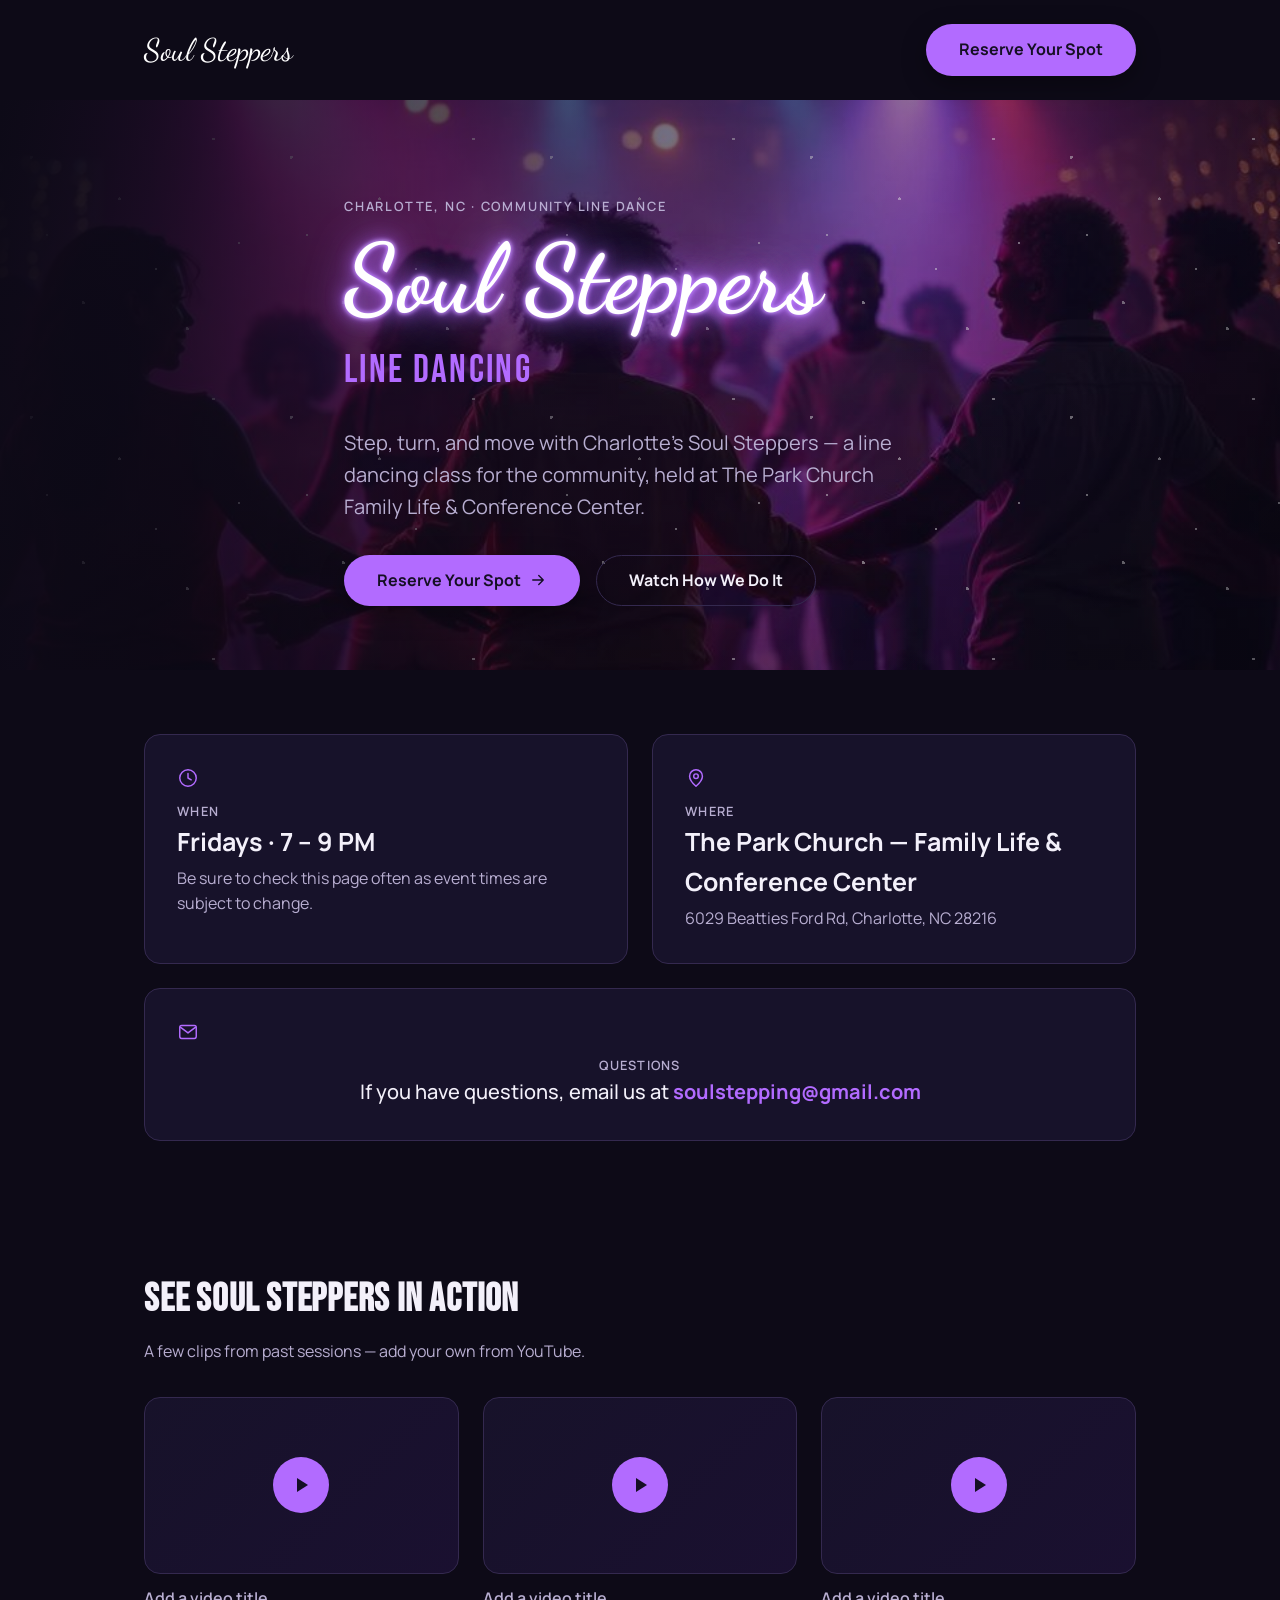
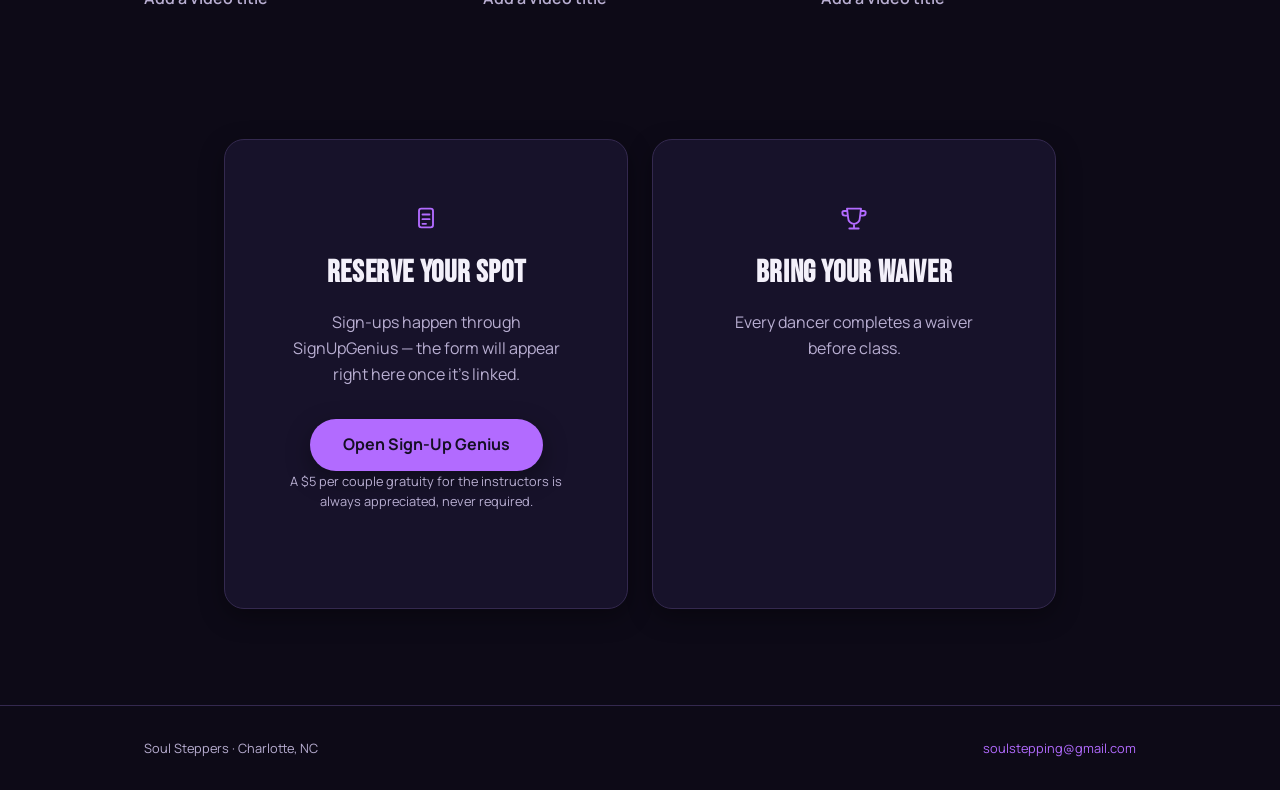
==== index.html @ 280e993a "Add standalone Soul Steppers landing page Static single-file HTML/CSS build of the Cosmic Neon desig" ====
<!doctype html>
<html lang="en">
<head>
<meta charset="utf-8">
<meta name="viewport" content="width=device-width, initial-scale=1">
<title>Soul Steppers | Line Dancing in Charlotte, NC</title>
<meta name="description" content="Soul Steppers — a community line dancing class in Charlotte, NC. Fridays, 7–9 PM at The Park Church Family Life & Conference Center.">
<link rel="stylesheet" href="https://fonts.googleapis.com/css2?family=Dancing+Script:wght@700&family=Bebas+Neue&family=Manrope:wght@400;500;600;700&display=swap">
<style>
  :root{
    --bg:#0d0a17; --bg2:#1a1030; --ink:#f3f0fa; --ink-muted:#b8aed1;
    --surface:#17122a; --border:#34294f; --on-accent:#150f24;
    --accent:#b26bff; --accent-alt:#ff6bd8;
    --glow-shadow:0 0 6px var(--accent), 0 0 18px var(--accent), 0 0 42px var(--accent), 0 0 4px #fff;
    --font-script:'Dancing Script',cursive; --font-display:'Bebas Neue',sans-serif; --font-body:'Manrope',system-ui,sans-serif;
    --step--1:0.8rem; --step-0:1rem; --step-1:1.25rem; --step-2:1.563rem; --step-3:1.953rem; --step-4:2.441rem; --step-5:3.052rem; --step-6:3.815rem;
    --sp-1:4px; --sp-2:8px; --sp-3:12px; --sp-4:16px; --sp-5:24px; --sp-6:32px; --sp-7:48px; --sp-8:64px; --sp-9:96px;
  }
  *{box-sizing:border-box;}
  html,body{margin:0;padding:0;}
  body{background:var(--bg);color:var(--ink);font-family:var(--font-body);font-size:var(--step-0);line-height:1.6;-webkit-font-smoothing:antialiased;}
  img,svg{display:block;}
  a{color:var(--accent);text-decoration:none;overflow-wrap:anywhere;}
  a:hover{color:var(--accent-alt);}
  .wrap{max-width:1120px;margin:0 auto;padding:0 clamp(20px,5vw,64px);}

  .nav{padding:var(--sp-5) 0;position:relative;z-index:2;}
  .nav-inner{display:flex;align-items:center;justify-content:space-between;gap:var(--sp-4);flex-wrap:wrap;}
  .nav-wordmark{font-family:var(--font-script);font-size:var(--step-3);color:#fff;}

  .btn{display:inline-flex;align-items:center;gap:var(--sp-2);padding:var(--sp-3) var(--sp-6);border-radius:999px;font-weight:700;font-size:var(--step-0);border:1px solid transparent;cursor:pointer;transition:transform .15s ease,background .15s ease,color .15s ease;white-space:nowrap;}
  .btn-primary{background:var(--accent);color:var(--on-accent);box-shadow:0 8px 24px rgba(0,0,0,.35);}
  .btn-primary:hover{background:var(--accent-alt);transform:translateY(-1px);}
  .btn-ghost{background:transparent;color:var(--ink);border-color:var(--border);}
  .btn-ghost:hover{border-color:var(--accent);color:var(--accent);}

  .hero{position:relative;overflow:hidden;padding:var(--sp-9) 0 var(--sp-8);background:radial-gradient(ellipse 900px 600px at 50% 0%,#3a1f5c 0%,#1a1030 45%,#0d0a17 100%);}
  .hero::before{content:"";position:absolute;inset:0;z-index:1;background-image:radial-gradient(1.5px 1.5px at 12% 22%,#fff 99%,transparent),radial-gradient(1.5px 1.5px at 82% 15%,#fff 99%,transparent),radial-gradient(1px 1px at 60% 65%,#fff 99%,transparent),radial-gradient(1.5px 1.5px at 32% 78%,#fff 99%,transparent),radial-gradient(1px 1px at 92% 55%,#fff 99%,transparent),radial-gradient(1.5px 1.5px at 46% 38%,#fff 99%,transparent),radial-gradient(1px 1px at 18% 52%,#fff 99%,transparent),radial-gradient(1.5px 1.5px at 72% 88%,#fff 99%,transparent);background-repeat:repeat;background-size:260px 260px;opacity:.5;pointer-events:none;}
  .hero-photo{position:absolute;inset:0;background-image:url("cosmic-neon.jpg");background-size:cover;background-position:center 32%;opacity:.62;z-index:0;}
  .hero-scrim{position:absolute;inset:0;z-index:2;background:linear-gradient(100deg,var(--bg) 0%,rgba(13,10,23,.55) 32%,rgba(13,10,23,.15) 68%,rgba(13,10,23,.4) 100%);pointer-events:none;}
  .hero-inner{position:relative;z-index:3;max-width:720px;}
  .eyebrow{text-transform:uppercase;letter-spacing:.14em;font-size:var(--step--1);color:var(--ink-muted);margin:0 0 var(--sp-4);font-weight:600;}
  .hero-title{font-family:var(--font-script);font-size:clamp(3.25rem,11vw,6rem);color:#fff;margin:0;line-height:1;text-shadow:var(--glow-shadow,none);}
  .hero-sub{font-family:var(--font-display);font-size:clamp(1.5rem,5vw,var(--step-4));letter-spacing:.06em;margin:var(--sp-3) 0 var(--sp-5);color:var(--accent);}
  .hero-desc{font-size:var(--step-1);color:var(--ink-muted);max-width:50ch;margin:0 0 var(--sp-6);}
  .hero-actions{display:flex;gap:var(--sp-4);flex-wrap:wrap;}

  .details{padding:var(--sp-8) 0;}
  .details-grid{display:grid;grid-template-columns:repeat(auto-fit,minmax(240px,1fr));gap:var(--sp-5);}
  .detail-card{background:var(--surface);border:1px solid var(--border);border-radius:16px;padding:var(--sp-6);}
  .detail-icon{color:var(--accent);margin-bottom:var(--sp-3);}
  .detail-label{text-transform:uppercase;letter-spacing:.1em;font-size:var(--step--1);color:var(--ink-muted);margin:0 0 var(--sp-2);font-weight:600;}
  .detail-card h3{font-family:var(--font-body);font-size:var(--step-2);font-weight:700;margin:0;}
  .detail-card p{margin:var(--sp-1) 0 0;color:var(--ink-muted);}
  .contact-card{margin-top:var(--sp-5);text-align:center;}
  .contact-card h3{font-family:var(--font-body);font-size:var(--step-1);font-weight:500;color:var(--ink);}
  .contact-card h3 a{white-space:nowrap;color:var(--accent);font-weight:700;}

  .videos{padding:var(--sp-8) 0;}
  .videos h2{font-family:var(--font-display);font-size:var(--step-4);margin:0 0 var(--sp-2);letter-spacing:.02em;}
  .videos-sub{color:var(--ink-muted);margin:0 0 var(--sp-6);}
  .video-grid{display:grid;grid-template-columns:repeat(auto-fit,minmax(260px,1fr));gap:var(--sp-5);}
  .video-thumb{aspect-ratio:16/9;border-radius:16px;background:linear-gradient(135deg,var(--surface),var(--bg2));display:flex;align-items:center;justify-content:center;border:1px solid var(--border);}
  .play-btn{width:56px;height:56px;border-radius:50%;background:var(--accent);display:flex;align-items:center;justify-content:center;color:var(--on-accent);}
  .video-title{margin:var(--sp-3) 0 0;font-weight:600;color:var(--ink-muted);}

  .signup{padding:var(--sp-8) 0 var(--sp-9);}
  .cta-grid{display:grid;grid-template-columns:repeat(auto-fit,minmax(280px,1fr));gap:var(--sp-5);max-width:960px;margin:0 auto;align-items:stretch;}
  .signup-card{background:var(--surface);border:1px solid var(--border);border-radius:20px;padding:var(--sp-8);text-align:center;box-shadow:0 8px 24px rgba(0,0,0,.35);display:flex;flex-direction:column;align-items:center;}
  .signup-card .detail-icon{margin:0 auto var(--sp-4);}
  .signup-card h2{font-family:var(--font-display);font-size:var(--step-3);margin:0 0 var(--sp-3);letter-spacing:.02em;}
  .signup-card p{color:var(--ink-muted);margin:0 0 var(--sp-6);}
  .gratuity-note{font-size:var(--step--1);color:var(--ink-muted);margin:var(--sp-4) 0 0;}

  footer{border-top:1px solid var(--border);padding:var(--sp-6) 0;}
  .footer-inner{display:flex;justify-content:space-between;flex-wrap:wrap;gap:var(--sp-3);font-size:var(--step--1);color:var(--ink-muted);}
  .footer-inner>*{min-width:0;}

  @media (max-width:640px){
    .hero{padding:var(--sp-8) 0 var(--sp-6);}
    .hero-actions{flex-direction:column;align-items:stretch;}
    .signup-card{padding:var(--sp-6);}
  }
</style>
</head>
<body>
<div>

  <header class="nav">
    <div class="wrap nav-inner">
      <span class="nav-wordmark">Soul Steppers</span>
      <a class="btn btn-primary" href="#add-your-signupgenius-link">Reserve Your Spot</a>
    </div>
  </header>

  <section class="hero">
    <div class="hero-photo" aria-hidden="true"></div>
    <div class="hero-scrim" aria-hidden="true"></div>
    <div class="wrap hero-inner">
      <p class="eyebrow">Charlotte, NC · Community Line Dance</p>
      <h1 class="hero-title">Soul Steppers</h1>
      <p class="hero-sub">LINE DANCING</p>
      <p class="hero-desc">Step, turn, and move with Charlotte's Soul Steppers — a line dancing class for the community, held at The Park Church Family Life &amp; Conference Center.</p>
      <div class="hero-actions">
        <a class="btn btn-primary" href="#add-your-signupgenius-link">
          Reserve Your Spot
          <svg width="18" height="18" viewBox="0 0 24 24" fill="none" stroke="currentColor" stroke-width="1.8" stroke-linecap="round" stroke-linejoin="round"><path d="M5 12h14M13 6l6 6-6 6"></path></svg>
        </a>
        <a class="btn btn-ghost" href="#videos">Watch How We Do It</a>
      </div>
    </div>
  </section>

  <section class="details">
    <div class="wrap details-grid">
      <div class="detail-card">
        <div class="detail-icon"><svg width="22" height="22" viewBox="0 0 24 24" fill="none" stroke="currentColor" stroke-width="1.6" stroke-linecap="round" stroke-linejoin="round"><circle cx="12" cy="12" r="9"></circle><path d="M12 7v5l3.5 2"></path></svg></div>
        <p class="detail-label">When</p>
        <h3>Fridays · 7 – 9 PM</h3>
        <p>Be sure to check this page often as event times are subject to change.</p>
      </div>
      <div class="detail-card">
        <div class="detail-icon"><svg width="22" height="22" viewBox="0 0 24 24" fill="none" stroke="currentColor" stroke-width="1.6" stroke-linecap="round" stroke-linejoin="round"><path d="M12 21s-7-6.2-7-11a7 7 0 0 1 14 0c0 4.8-7 11-7 11Z"></path><circle cx="12" cy="10" r="2.5"></circle></svg></div>
        <p class="detail-label">Where</p>
        <h3>The Park Church — Family Life &amp; Conference Center</h3>
        <p>6029 Beatties Ford Rd, Charlotte, NC 28216</p>
      </div>
    </div>
    <div class="wrap">
      <div class="detail-card contact-card">
        <div class="detail-icon"><svg width="22" height="22" viewBox="0 0 24 24" fill="none" stroke="currentColor" stroke-width="1.6" stroke-linecap="round" stroke-linejoin="round"><rect x="3" y="5" width="18" height="14" rx="2"></rect><path d="m4 7 8 6 8-6"></path></svg></div>
        <p class="detail-label">Questions</p>
        <h3>If you have questions, email us at <a href="mailto:soulstepping@gmail.com">soulstepping@gmail.com</a></h3>
      </div>
    </div>
  </section>

  <section class="videos" id="videos">
    <div class="wrap">
      <h2>See Soul Steppers In Action</h2>
      <p class="videos-sub">A few clips from past sessions — add your own from YouTube.</p>
      <div class="video-grid">
        <div class="video-card">
          <div class="video-thumb"><div class="play-btn"><svg width="24" height="24" viewBox="0 0 24 24" fill="currentColor"><path d="M8 5v14l11-7Z"></path></svg></div></div>
          <p class="video-title">Add a video title</p>
        </div>
        <div class="video-card">
          <div class="video-thumb"><div class="play-btn"><svg width="24" height="24" viewBox="0 0 24 24" fill="currentColor"><path d="M8 5v14l11-7Z"></path></svg></div></div>
          <p class="video-title">Add a video title</p>
        </div>
        <div class="video-card">
          <div class="video-thumb"><div class="play-btn"><svg width="24" height="24" viewBox="0 0 24 24" fill="currentColor"><path d="M8 5v14l11-7Z"></path></svg></div></div>
          <p class="video-title">Add a video title</p>
        </div>
      </div>
    </div>
  </section>

  <section class="signup">
    <div class="wrap cta-grid">
      <div class="signup-card">
        <div class="detail-icon"><svg width="28" height="28" viewBox="0 0 24 24" fill="none" stroke="currentColor" stroke-width="1.6" stroke-linecap="round" stroke-linejoin="round"><rect x="6" y="4" width="12" height="16" rx="2"></rect><path d="M9 9h6M9 13h6M9 17h3"></path></svg></div>
        <h2>Reserve Your Spot</h2>
        <p>Sign-ups happen through SignUpGenius — the form will appear right here once it's linked.</p>
        <a class="btn btn-primary" href="#add-your-signupgenius-link">Open Sign-Up Genius</a>
        <p class="gratuity-note">A $5 per couple gratuity for the instructors is always appreciated, never required.</p>
      </div>
      <div class="signup-card">
        <div class="detail-icon"><svg width="28" height="28" viewBox="0 0 24 24" fill="none" stroke="currentColor" stroke-width="1.6" stroke-linecap="round" stroke-linejoin="round"><path d="M8 21h8M12 17v4M6 4h12l-1 8a5 5 0 0 1-10 0L6 4Z"></path><path d="M6 6H3.5A1.5 1.5 0 0 0 2 7.5C2 9 3 10 4.5 10H6M18 6h2.5A1.5 1.5 0 0 1 22 7.5C22 9 21 10 19.5 10H18"></path></svg></div>
        <h2>Bring Your Waiver</h2>
        <p>Every dancer completes a waiver before class.</p>
      </div>
    </div>
  </section>

  <footer>
    <div class="wrap footer-inner">
      <span>Soul Steppers · Charlotte, NC</span>
      <a href="mailto:soulstepping@gmail.com">soulstepping@gmail.com</a>
    </div>
  </footer>

</div>
</body>
</html>
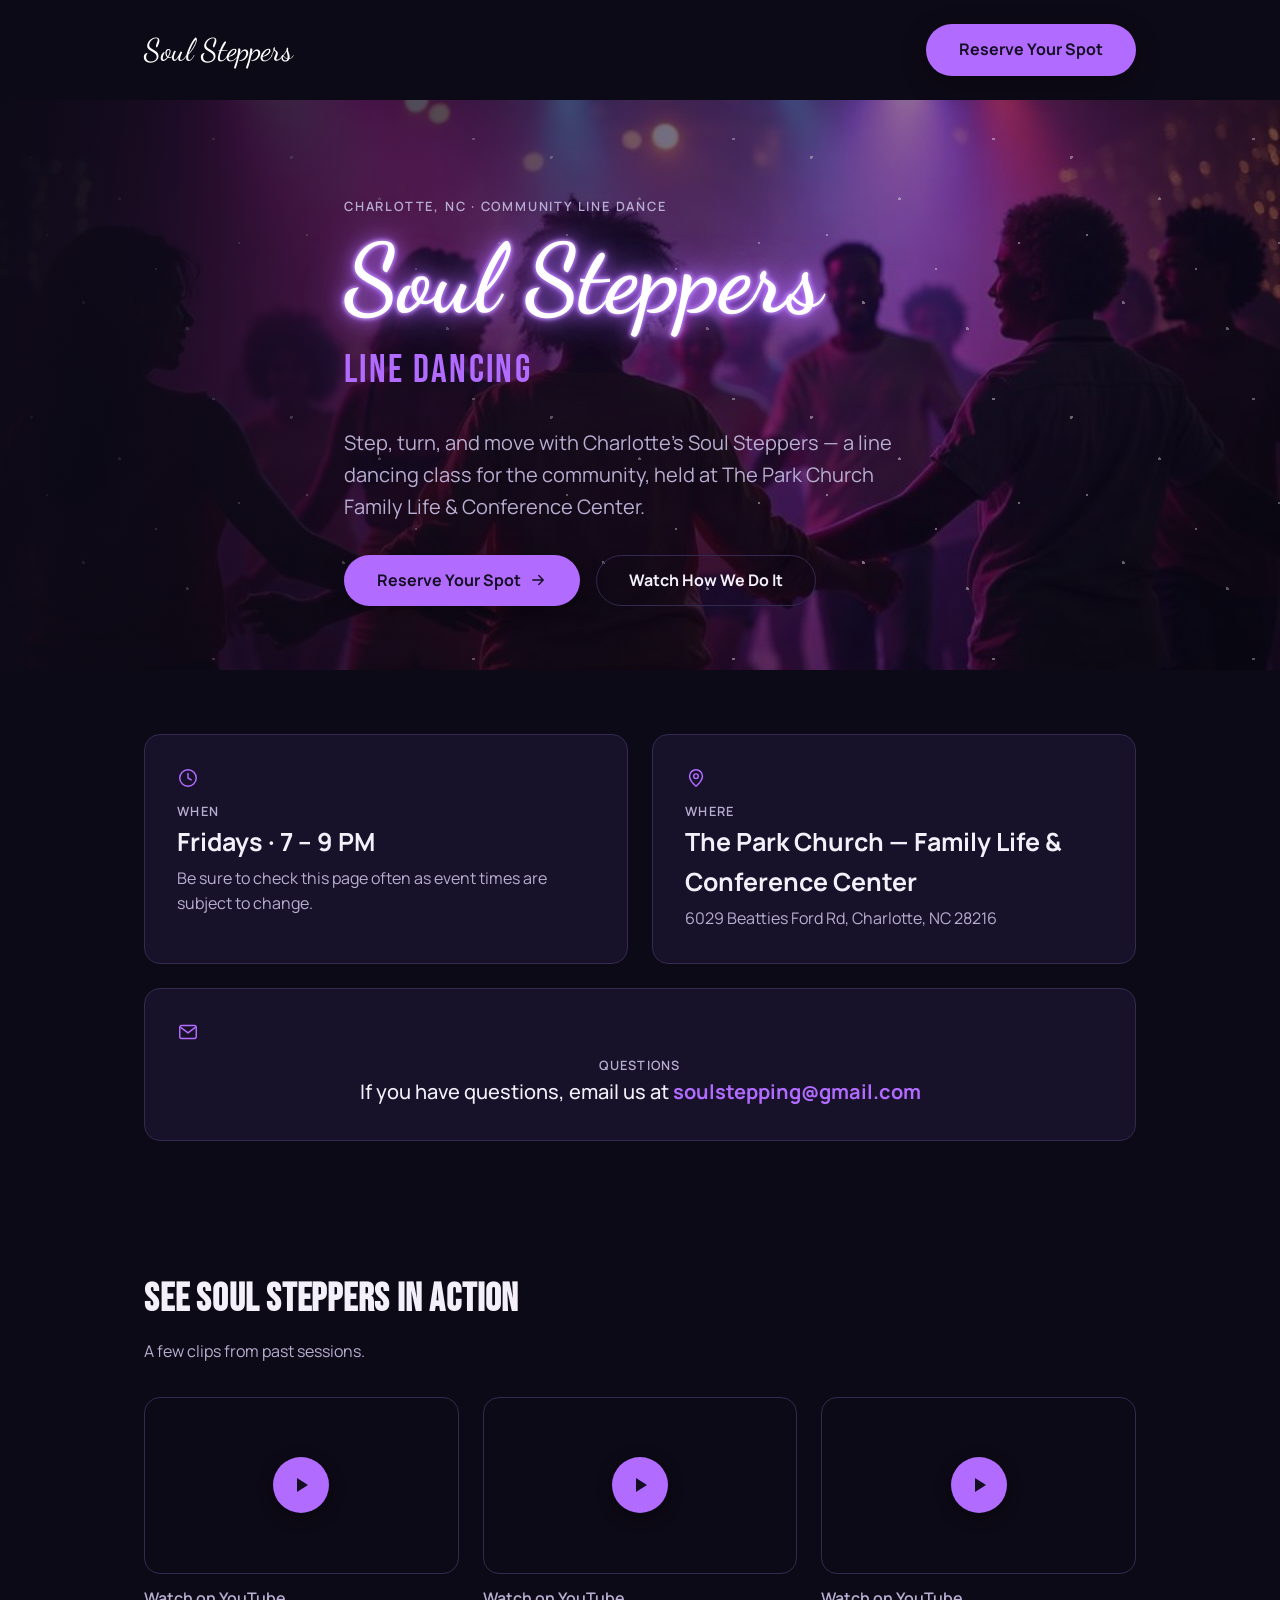
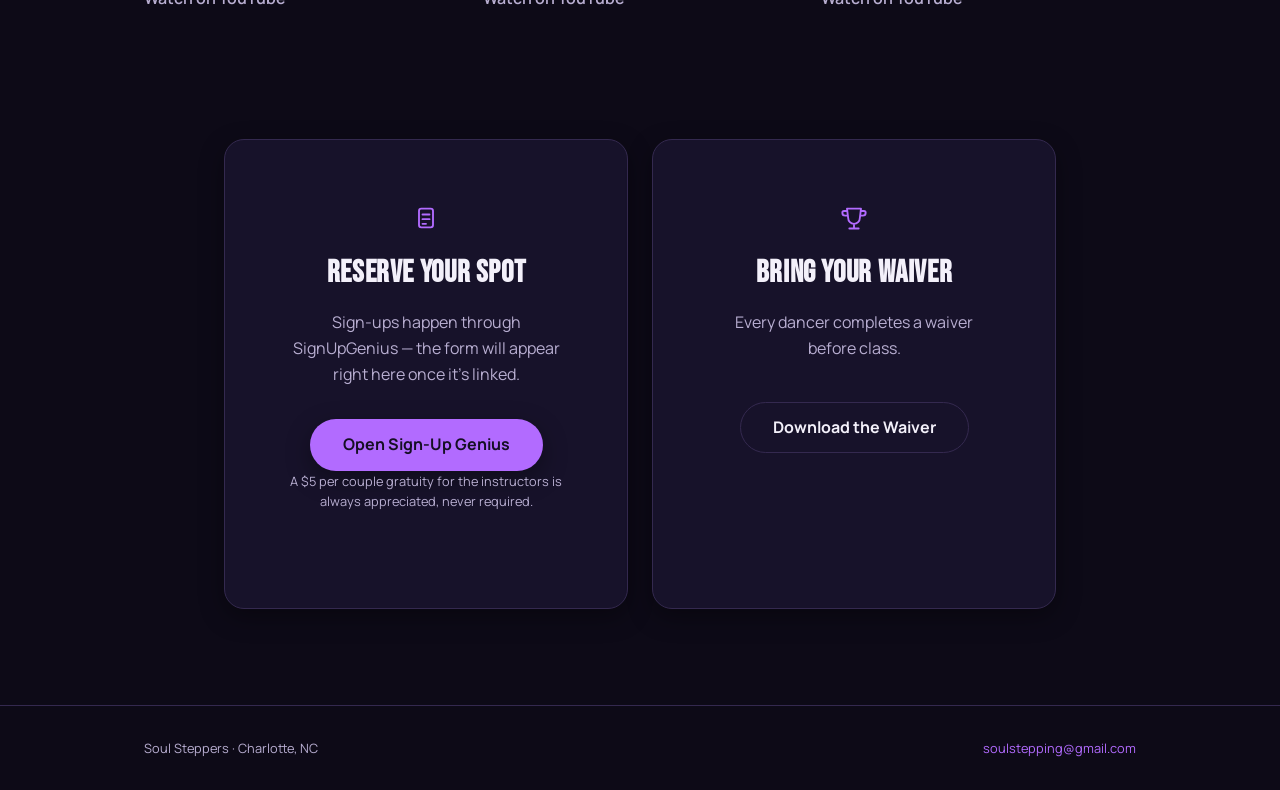
==== commit 499609fd: "Add YouTube video links and waiver download to landing page Wire the three video-card placeholders t" ====
--- a/index.html
+++ b/index.html
@@ -60,8 +60,9 @@
   .videos h2{font-family:var(--font-display);font-size:var(--step-4);margin:0 0 var(--sp-2);letter-spacing:.02em;}
   .videos-sub{color:var(--ink-muted);margin:0 0 var(--sp-6);}
   .video-grid{display:grid;grid-template-columns:repeat(auto-fit,minmax(260px,1fr));gap:var(--sp-5);}
-  .video-thumb{aspect-ratio:16/9;border-radius:16px;background:linear-gradient(135deg,var(--surface),var(--bg2));display:flex;align-items:center;justify-content:center;border:1px solid var(--border);}
-  .play-btn{width:56px;height:56px;border-radius:50%;background:var(--accent);display:flex;align-items:center;justify-content:center;color:var(--on-accent);}
+  .video-thumb{aspect-ratio:16/9;border-radius:16px;background:linear-gradient(135deg,var(--surface),var(--bg2));background-size:cover;background-position:center;display:flex;align-items:center;justify-content:center;border:1px solid var(--border);}
+  .play-btn{width:56px;height:56px;border-radius:50%;background:var(--accent);display:flex;align-items:center;justify-content:center;color:var(--on-accent);box-shadow:0 4px 16px rgba(0,0,0,.45);}
+  .waiver-link{margin-top:var(--sp-2);}
   .video-title{margin:var(--sp-3) 0 0;font-weight:600;color:var(--ink-muted);}
 
   .signup{padding:var(--sp-8) 0 var(--sp-9);}
@@ -138,19 +139,19 @@
   <section class="videos" id="videos">
     <div class="wrap">
       <h2>See Soul Steppers In Action</h2>
-      <p class="videos-sub">A few clips from past sessions — add your own from YouTube.</p>
+      <p class="videos-sub">A few clips from past sessions.</p>
       <div class="video-grid">
         <div class="video-card">
-          <div class="video-thumb"><div class="play-btn"><svg width="24" height="24" viewBox="0 0 24 24" fill="currentColor"><path d="M8 5v14l11-7Z"></path></svg></div></div>
-          <p class="video-title">Add a video title</p>
+          <a class="video-thumb" href="https://youtu.be/5ybH07bAvYw" target="_blank" rel="noopener" aria-label="Watch on YouTube" style="background-image:url('https://img.youtube.com/vi/5ybH07bAvYw/hqdefault.jpg');"><div class="play-btn"><svg width="24" height="24" viewBox="0 0 24 24" fill="currentColor"><path d="M8 5v14l11-7Z"></path></svg></div></a>
+          <p class="video-title">Watch on YouTube</p>
         </div>
         <div class="video-card">
-          <div class="video-thumb"><div class="play-btn"><svg width="24" height="24" viewBox="0 0 24 24" fill="currentColor"><path d="M8 5v14l11-7Z"></path></svg></div></div>
-          <p class="video-title">Add a video title</p>
+          <a class="video-thumb" href="https://youtu.be/MGX3ZRoWJ34" target="_blank" rel="noopener" aria-label="Watch on YouTube" style="background-image:url('https://img.youtube.com/vi/MGX3ZRoWJ34/hqdefault.jpg');"><div class="play-btn"><svg width="24" height="24" viewBox="0 0 24 24" fill="currentColor"><path d="M8 5v14l11-7Z"></path></svg></div></a>
+          <p class="video-title">Watch on YouTube</p>
         </div>
         <div class="video-card">
-          <div class="video-thumb"><div class="play-btn"><svg width="24" height="24" viewBox="0 0 24 24" fill="currentColor"><path d="M8 5v14l11-7Z"></path></svg></div></div>
-          <p class="video-title">Add a video title</p>
+          <a class="video-thumb" href="https://youtu.be/R6fXQfOaaYY" target="_blank" rel="noopener" aria-label="Watch on YouTube" style="background-image:url('https://img.youtube.com/vi/R6fXQfOaaYY/hqdefault.jpg');"><div class="play-btn"><svg width="24" height="24" viewBox="0 0 24 24" fill="currentColor"><path d="M8 5v14l11-7Z"></path></svg></div></a>
+          <p class="video-title">Watch on YouTube</p>
         </div>
       </div>
     </div>
@@ -169,6 +170,7 @@
         <div class="detail-icon"><svg width="28" height="28" viewBox="0 0 24 24" fill="none" stroke="currentColor" stroke-width="1.6" stroke-linecap="round" stroke-linejoin="round"><path d="M8 21h8M12 17v4M6 4h12l-1 8a5 5 0 0 1-10 0L6 4Z"></path><path d="M6 6H3.5A1.5 1.5 0 0 0 2 7.5C2 9 3 10 4.5 10H6M18 6h2.5A1.5 1.5 0 0 1 22 7.5C22 9 21 10 19.5 10H18"></path></svg></div>
         <h2>Bring Your Waiver</h2>
         <p>Every dancer completes a waiver before class.</p>
+        <a class="btn btn-ghost waiver-link" href="Park Church Waiver.docx" target="_blank" rel="noopener">Download the Waiver</a>
       </div>
     </div>
   </section>
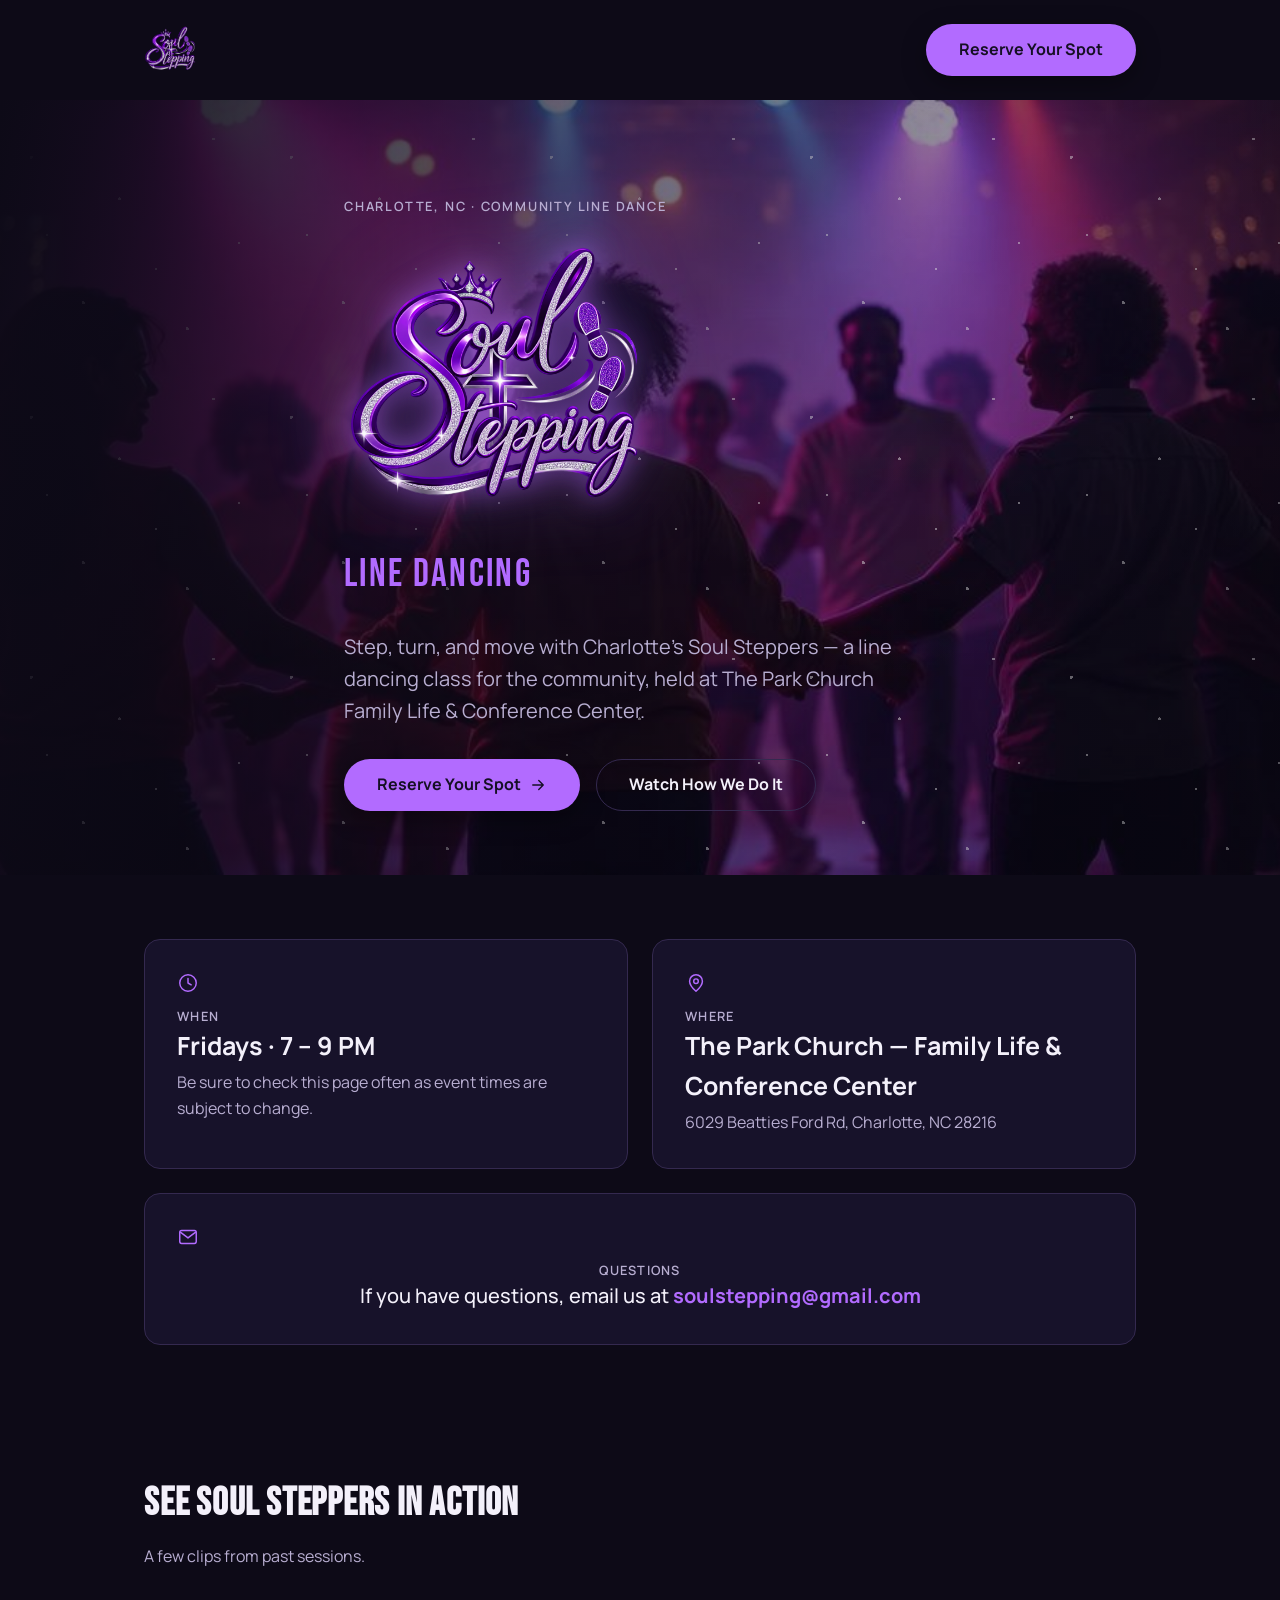
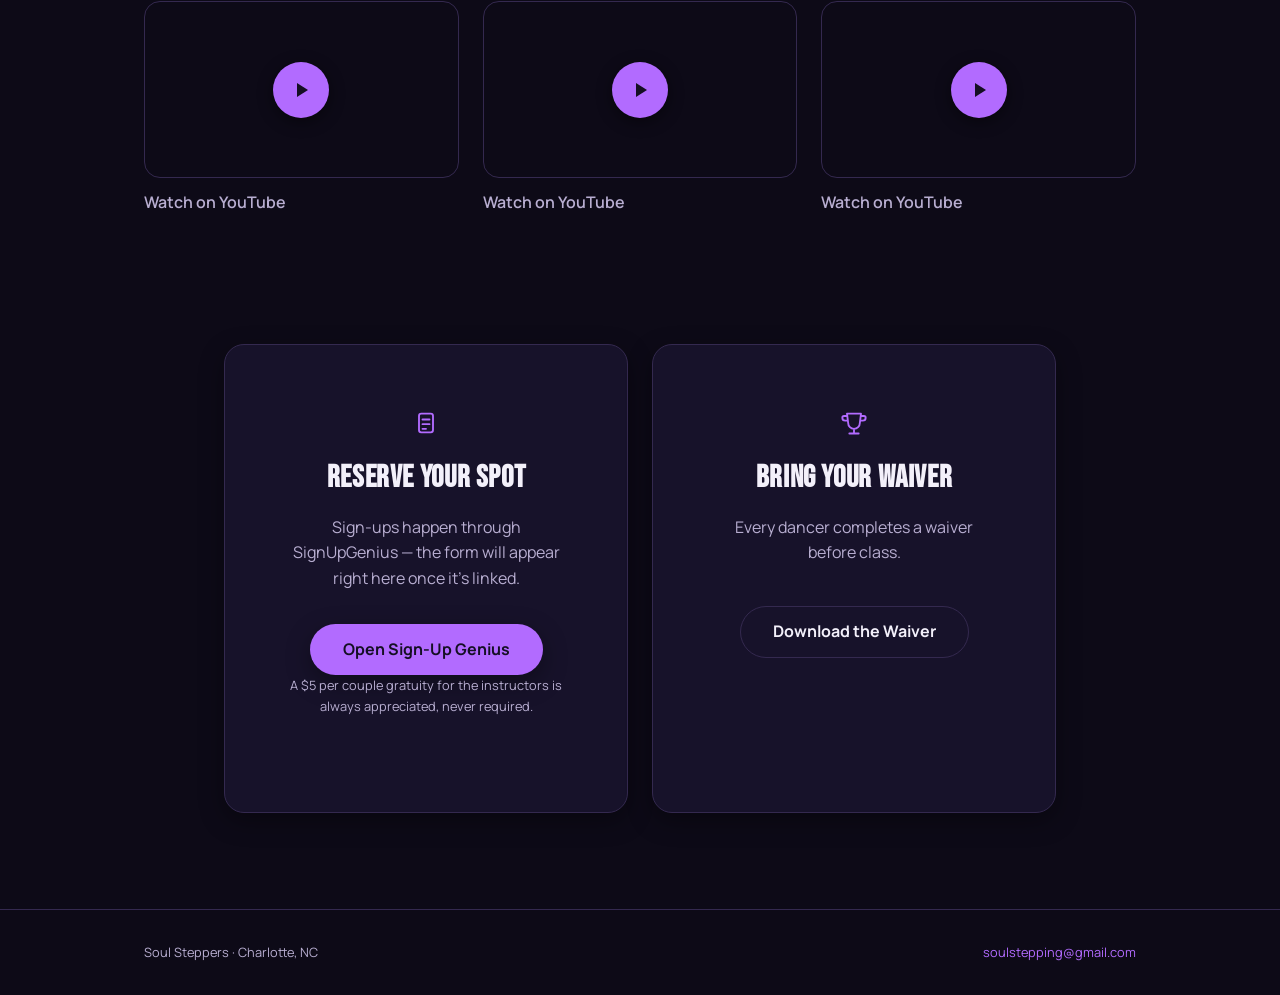
==== commit b4fb74f4: "Add Soul Stepping logo to nav and hero Replace the plain script-text wordmark with Cheryl's branded " ====
--- a/index.html
+++ b/index.html
@@ -27,6 +27,7 @@
   .nav{padding:var(--sp-5) 0;position:relative;z-index:2;}
   .nav-inner{display:flex;align-items:center;justify-content:space-between;gap:var(--sp-4);flex-wrap:wrap;}
   .nav-wordmark{font-family:var(--font-script);font-size:var(--step-3);color:#fff;}
+  .nav-logo{display:block;height:52px;width:auto;}
 
   .btn{display:inline-flex;align-items:center;gap:var(--sp-2);padding:var(--sp-3) var(--sp-6);border-radius:999px;font-weight:700;font-size:var(--step-0);border:1px solid transparent;cursor:pointer;transition:transform .15s ease,background .15s ease,color .15s ease;white-space:nowrap;}
   .btn-primary{background:var(--accent);color:var(--on-accent);box-shadow:0 8px 24px rgba(0,0,0,.35);}
@@ -40,7 +41,8 @@
   .hero-scrim{position:absolute;inset:0;z-index:2;background:linear-gradient(100deg,var(--bg) 0%,rgba(13,10,23,.55) 32%,rgba(13,10,23,.15) 68%,rgba(13,10,23,.4) 100%);pointer-events:none;}
   .hero-inner{position:relative;z-index:3;max-width:720px;}
   .eyebrow{text-transform:uppercase;letter-spacing:.14em;font-size:var(--step--1);color:var(--ink-muted);margin:0 0 var(--sp-4);font-weight:600;}
-  .hero-title{font-family:var(--font-script);font-size:clamp(3.25rem,11vw,6rem);color:#fff;margin:0;line-height:1;text-shadow:var(--glow-shadow,none);}
+  .hero-title{margin:0;line-height:1;}
+  .hero-logo{display:block;width:min(300px,62vw);height:auto;filter:drop-shadow(0 0 14px rgba(178,107,255,.55)) drop-shadow(0 0 40px rgba(178,107,255,.3));}
   .hero-sub{font-family:var(--font-display);font-size:clamp(1.5rem,5vw,var(--step-4));letter-spacing:.06em;margin:var(--sp-3) 0 var(--sp-5);color:var(--accent);}
   .hero-desc{font-size:var(--step-1);color:var(--ink-muted);max-width:50ch;margin:0 0 var(--sp-6);}
   .hero-actions{display:flex;gap:var(--sp-4);flex-wrap:wrap;}
@@ -89,7 +91,7 @@
 
   <header class="nav">
     <div class="wrap nav-inner">
-      <span class="nav-wordmark">Soul Steppers</span>
+      <img class="nav-logo" src="logo.png" alt="Soul Stepping">
       <a class="btn btn-primary" href="#add-your-signupgenius-link">Reserve Your Spot</a>
     </div>
   </header>
@@ -99,7 +101,7 @@
     <div class="hero-scrim" aria-hidden="true"></div>
     <div class="wrap hero-inner">
       <p class="eyebrow">Charlotte, NC · Community Line Dance</p>
-      <h1 class="hero-title">Soul Steppers</h1>
+      <h1 class="hero-title"><img class="hero-logo" src="logo.png" alt="Soul Stepping"></h1>
       <p class="hero-sub">LINE DANCING</p>
       <p class="hero-desc">Step, turn, and move with Charlotte's Soul Steppers — a line dancing class for the community, held at The Park Church Family Life &amp; Conference Center.</p>
       <div class="hero-actions">
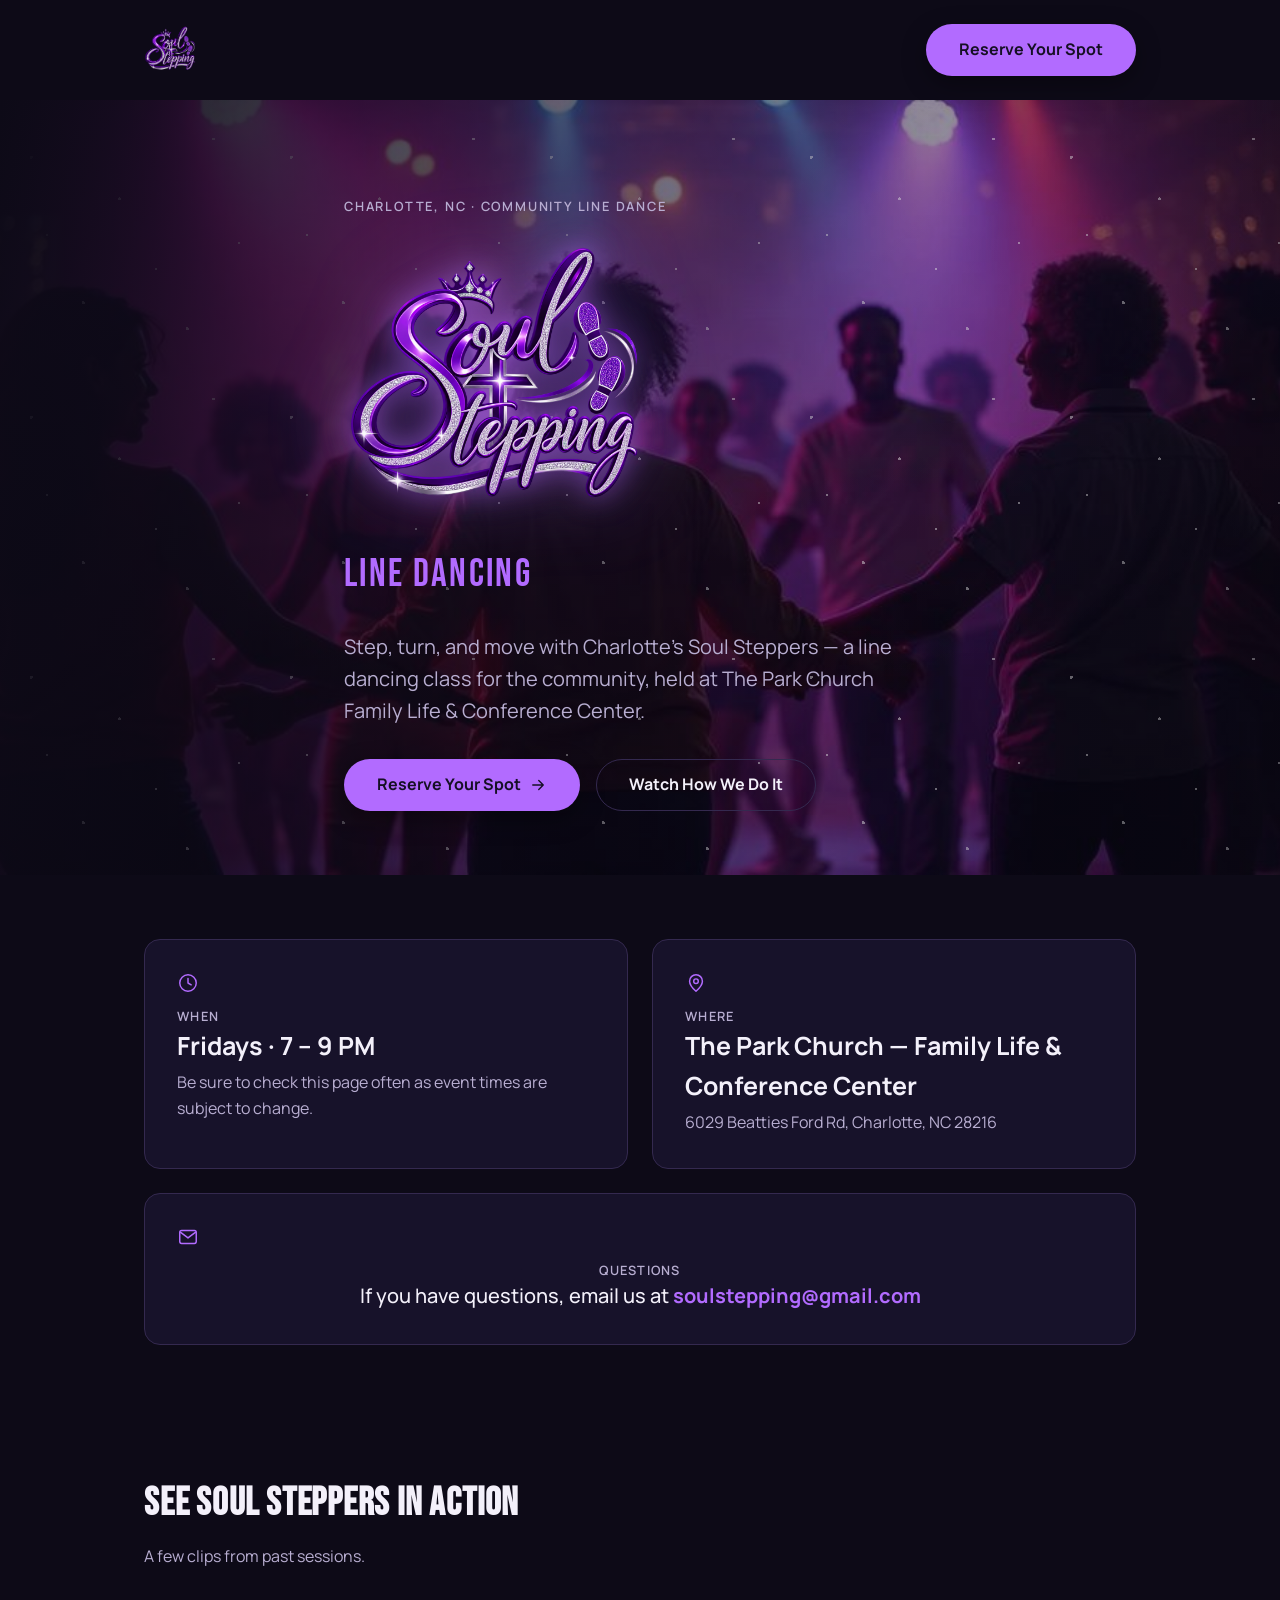
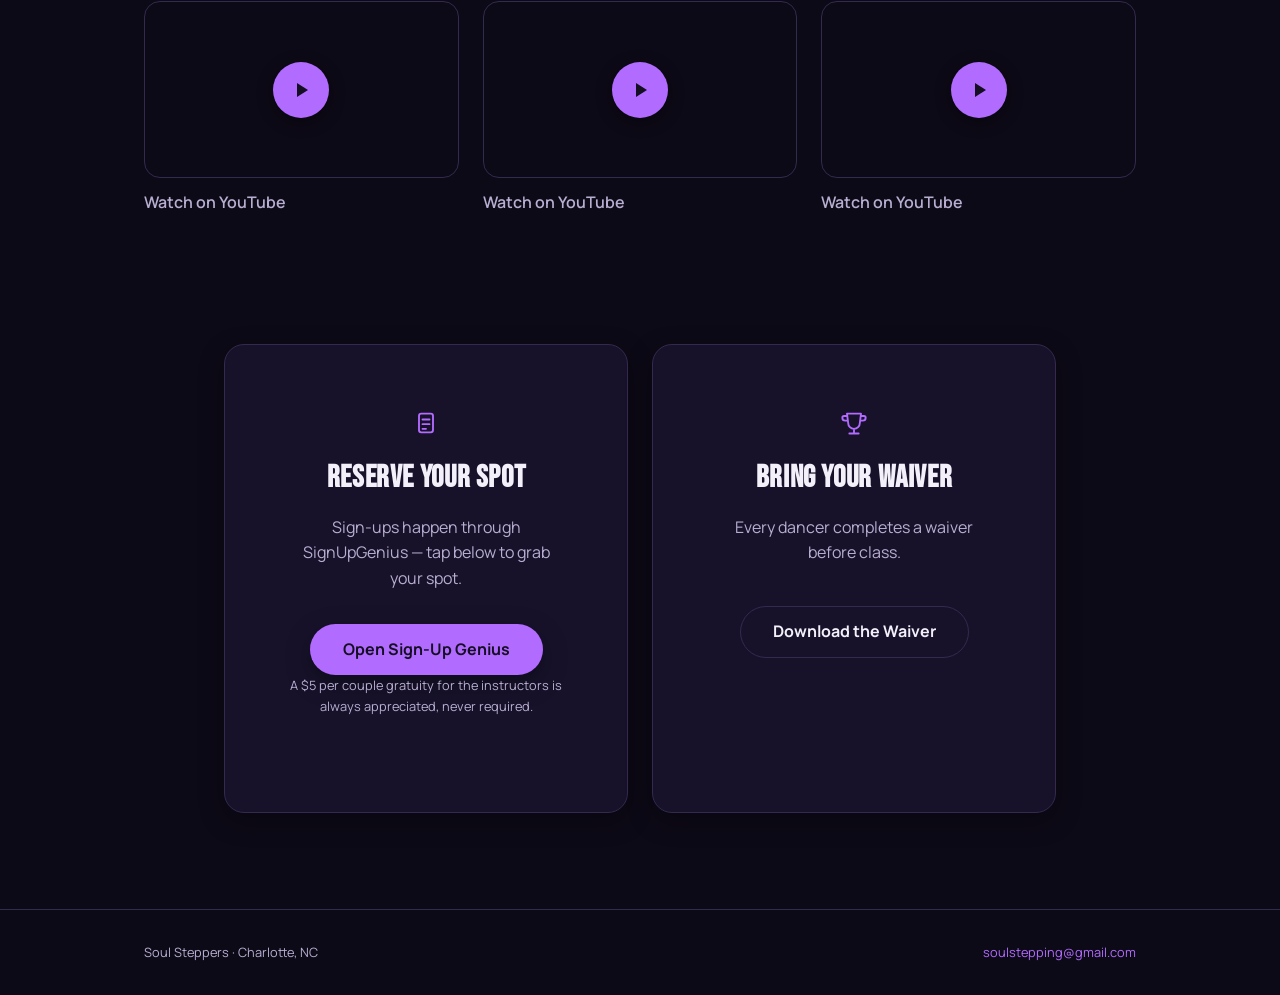
==== commit 577ca6f0: "Link the real SignUpGenius sign-up Point all three Reserve Your Spot / Open Sign-Up Genius buttons a" ====
--- a/index.html
+++ b/index.html
@@ -92,7 +92,7 @@
   <header class="nav">
     <div class="wrap nav-inner">
       <img class="nav-logo" src="logo.png" alt="Soul Stepping">
-      <a class="btn btn-primary" href="#add-your-signupgenius-link">Reserve Your Spot</a>
+      <a class="btn btn-primary" href="https://www.signupgenius.com/go/4090844ABA729A0F58-65693560-step">Reserve Your Spot</a>
     </div>
   </header>
 
@@ -105,7 +105,7 @@
       <p class="hero-sub">LINE DANCING</p>
       <p class="hero-desc">Step, turn, and move with Charlotte's Soul Steppers — a line dancing class for the community, held at The Park Church Family Life &amp; Conference Center.</p>
       <div class="hero-actions">
-        <a class="btn btn-primary" href="#add-your-signupgenius-link">
+        <a class="btn btn-primary" href="https://www.signupgenius.com/go/4090844ABA729A0F58-65693560-step">
           Reserve Your Spot
           <svg width="18" height="18" viewBox="0 0 24 24" fill="none" stroke="currentColor" stroke-width="1.8" stroke-linecap="round" stroke-linejoin="round"><path d="M5 12h14M13 6l6 6-6 6"></path></svg>
         </a>
@@ -164,8 +164,8 @@
       <div class="signup-card">
         <div class="detail-icon"><svg width="28" height="28" viewBox="0 0 24 24" fill="none" stroke="currentColor" stroke-width="1.6" stroke-linecap="round" stroke-linejoin="round"><rect x="6" y="4" width="12" height="16" rx="2"></rect><path d="M9 9h6M9 13h6M9 17h3"></path></svg></div>
         <h2>Reserve Your Spot</h2>
-        <p>Sign-ups happen through SignUpGenius — the form will appear right here once it's linked.</p>
-        <a class="btn btn-primary" href="#add-your-signupgenius-link">Open Sign-Up Genius</a>
+        <p>Sign-ups happen through SignUpGenius — tap below to grab your spot.</p>
+        <a class="btn btn-primary" href="https://www.signupgenius.com/go/4090844ABA729A0F58-65693560-step">Open Sign-Up Genius</a>
         <p class="gratuity-note">A $5 per couple gratuity for the instructors is always appreciated, never required.</p>
       </div>
       <div class="signup-card">
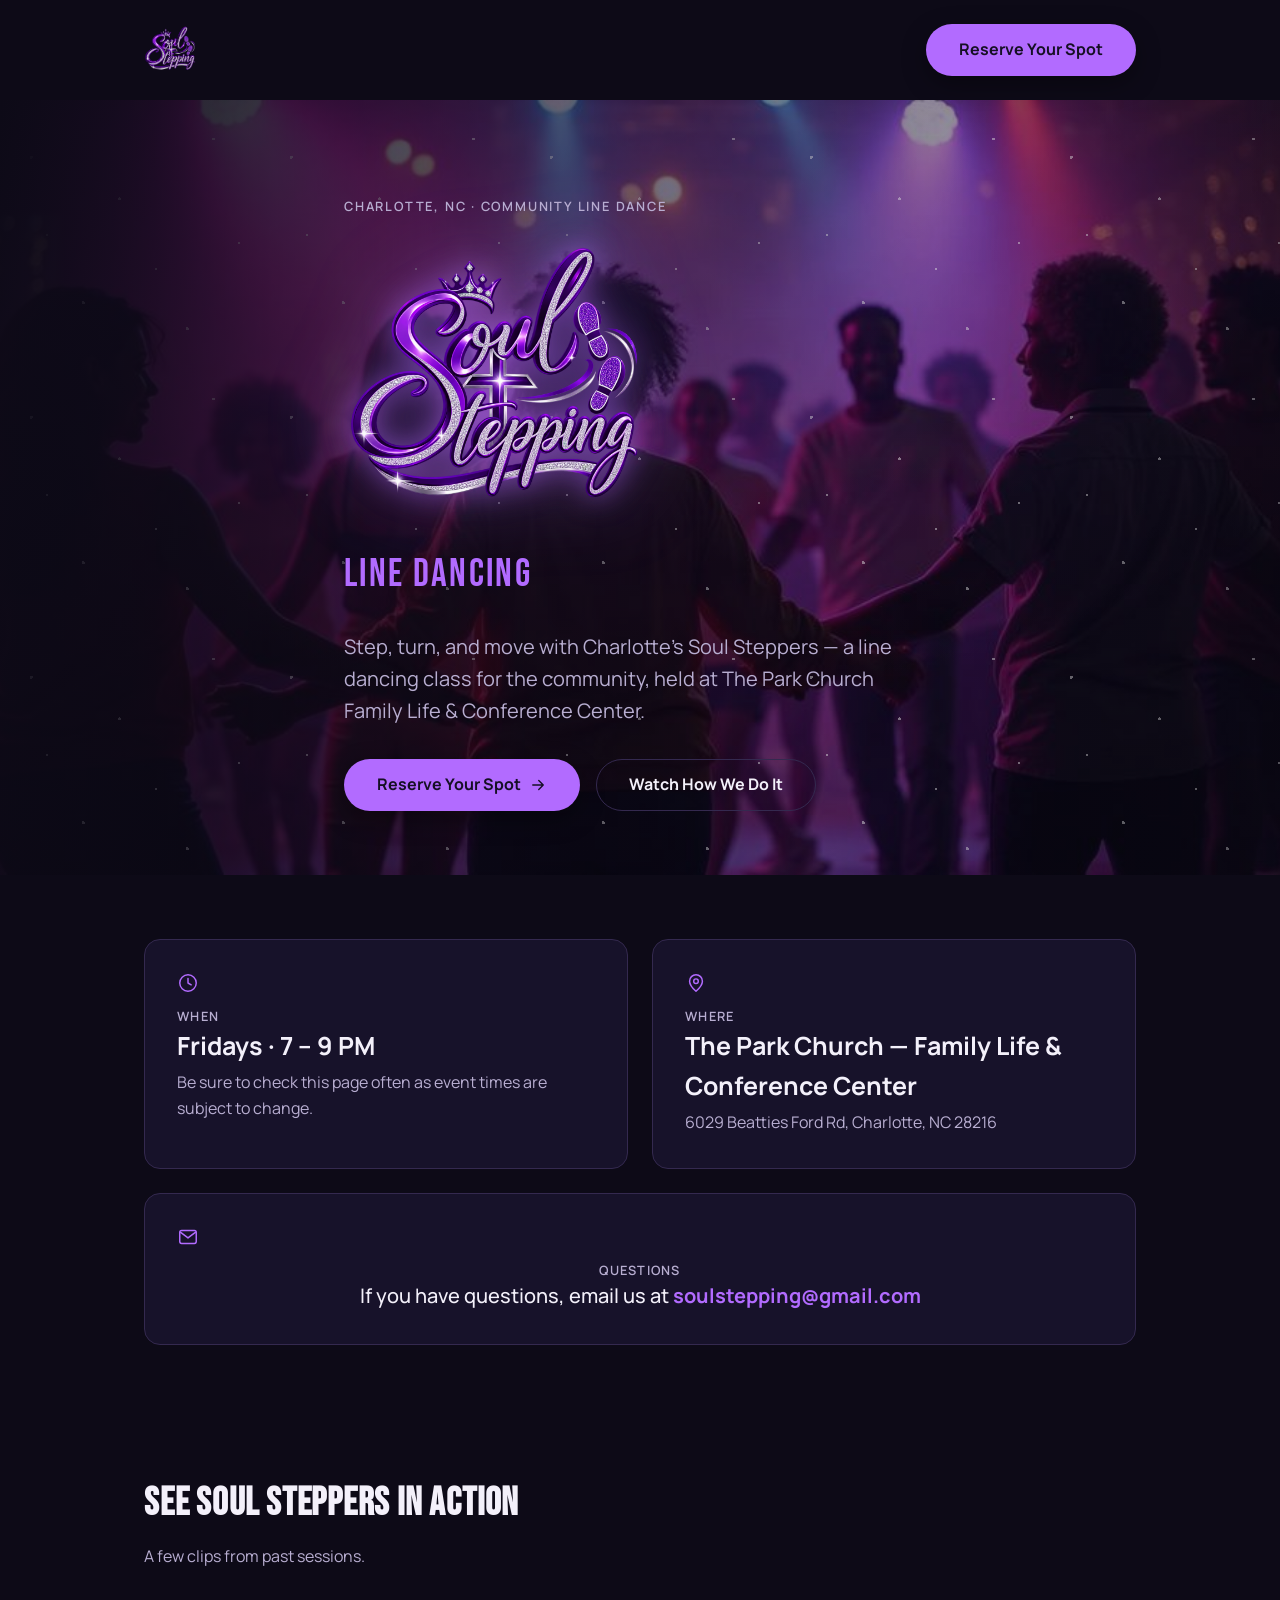
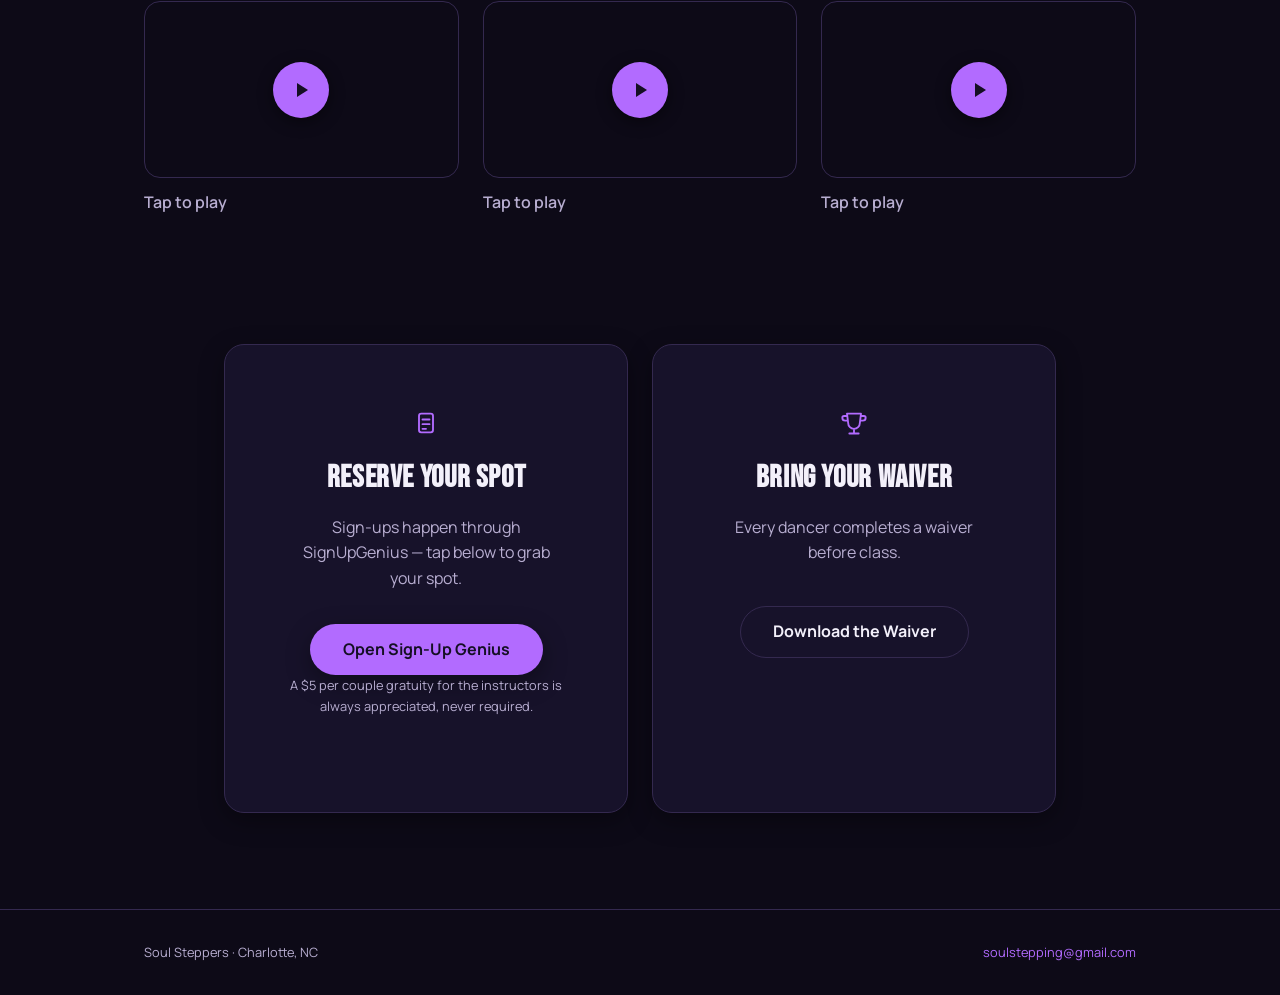
==== commit 9b953629: "Play videos in place instead of linking out to YouTube Clicking a video thumbnail now swaps it for a" ====
--- a/index.html
+++ b/index.html
@@ -62,8 +62,11 @@
   .videos h2{font-family:var(--font-display);font-size:var(--step-4);margin:0 0 var(--sp-2);letter-spacing:.02em;}
   .videos-sub{color:var(--ink-muted);margin:0 0 var(--sp-6);}
   .video-grid{display:grid;grid-template-columns:repeat(auto-fit,minmax(260px,1fr));gap:var(--sp-5);}
-  .video-thumb{aspect-ratio:16/9;border-radius:16px;background:linear-gradient(135deg,var(--surface),var(--bg2));background-size:cover;background-position:center;display:flex;align-items:center;justify-content:center;border:1px solid var(--border);}
-  .play-btn{width:56px;height:56px;border-radius:50%;background:var(--accent);display:flex;align-items:center;justify-content:center;color:var(--on-accent);box-shadow:0 4px 16px rgba(0,0,0,.45);}
+  .video-thumb{aspect-ratio:16/9;border-radius:16px;background:linear-gradient(135deg,var(--surface),var(--bg2));background-size:cover;background-position:center;display:flex;align-items:center;justify-content:center;border:1px solid var(--border);width:100%;padding:0;margin:0;cursor:pointer;font:inherit;}
+  .video-thumb:hover .play-btn{transform:scale(1.08);}
+  .video-embed{aspect-ratio:16/9;border-radius:16px;overflow:hidden;border:1px solid var(--border);}
+  .video-embed iframe{width:100%;height:100%;border:0;display:block;}
+  .play-btn{width:56px;height:56px;border-radius:50%;background:var(--accent);display:flex;align-items:center;justify-content:center;color:var(--on-accent);box-shadow:0 4px 16px rgba(0,0,0,.45);transition:transform .15s ease;}
   .waiver-link{margin-top:var(--sp-2);}
   .video-title{margin:var(--sp-3) 0 0;font-weight:600;color:var(--ink-muted);}
 
@@ -144,16 +147,16 @@
       <p class="videos-sub">A few clips from past sessions.</p>
       <div class="video-grid">
         <div class="video-card">
-          <a class="video-thumb" href="https://youtu.be/5ybH07bAvYw" target="_blank" rel="noopener" aria-label="Watch on YouTube" style="background-image:url('https://img.youtube.com/vi/5ybH07bAvYw/hqdefault.jpg');"><div class="play-btn"><svg width="24" height="24" viewBox="0 0 24 24" fill="currentColor"><path d="M8 5v14l11-7Z"></path></svg></div></a>
-          <p class="video-title">Watch on YouTube</p>
+          <button type="button" class="video-thumb" data-video-id="5ybH07bAvYw" aria-label="Play video" onclick="ssPlayVideo(this)" style="background-image:url('https://img.youtube.com/vi/5ybH07bAvYw/hqdefault.jpg');"><div class="play-btn"><svg width="24" height="24" viewBox="0 0 24 24" fill="currentColor"><path d="M8 5v14l11-7Z"></path></svg></div></button>
+          <p class="video-title">Tap to play</p>
         </div>
         <div class="video-card">
-          <a class="video-thumb" href="https://youtu.be/MGX3ZRoWJ34" target="_blank" rel="noopener" aria-label="Watch on YouTube" style="background-image:url('https://img.youtube.com/vi/MGX3ZRoWJ34/hqdefault.jpg');"><div class="play-btn"><svg width="24" height="24" viewBox="0 0 24 24" fill="currentColor"><path d="M8 5v14l11-7Z"></path></svg></div></a>
-          <p class="video-title">Watch on YouTube</p>
+          <button type="button" class="video-thumb" data-video-id="MGX3ZRoWJ34" aria-label="Play video" onclick="ssPlayVideo(this)" style="background-image:url('https://img.youtube.com/vi/MGX3ZRoWJ34/hqdefault.jpg');"><div class="play-btn"><svg width="24" height="24" viewBox="0 0 24 24" fill="currentColor"><path d="M8 5v14l11-7Z"></path></svg></div></button>
+          <p class="video-title">Tap to play</p>
         </div>
         <div class="video-card">
-          <a class="video-thumb" href="https://youtu.be/R6fXQfOaaYY" target="_blank" rel="noopener" aria-label="Watch on YouTube" style="background-image:url('https://img.youtube.com/vi/R6fXQfOaaYY/hqdefault.jpg');"><div class="play-btn"><svg width="24" height="24" viewBox="0 0 24 24" fill="currentColor"><path d="M8 5v14l11-7Z"></path></svg></div></a>
-          <p class="video-title">Watch on YouTube</p>
+          <button type="button" class="video-thumb" data-video-id="R6fXQfOaaYY" aria-label="Play video" onclick="ssPlayVideo(this)" style="background-image:url('https://img.youtube.com/vi/R6fXQfOaaYY/hqdefault.jpg');"><div class="play-btn"><svg width="24" height="24" viewBox="0 0 24 24" fill="currentColor"><path d="M8 5v14l11-7Z"></path></svg></div></button>
+          <p class="video-title">Tap to play</p>
         </div>
       </div>
     </div>
@@ -185,5 +188,19 @@
   </footer>
 
 </div>
+<script>
+  function ssPlayVideo(btn){
+    var id = btn.getAttribute('data-video-id');
+    var iframe = document.createElement('iframe');
+    iframe.src = 'https://www.youtube-nocookie.com/embed/' + id + '?autoplay=1&rel=0';
+    iframe.title = 'YouTube video player';
+    iframe.allow = 'accelerometer; autoplay; clipboard-write; encrypted-media; gyroscope; picture-in-picture; web-share';
+    iframe.allowFullscreen = true;
+    var wrap = document.createElement('div');
+    wrap.className = 'video-embed';
+    wrap.appendChild(iframe);
+    btn.replaceWith(wrap);
+  }
+</script>
 </body>
 </html>
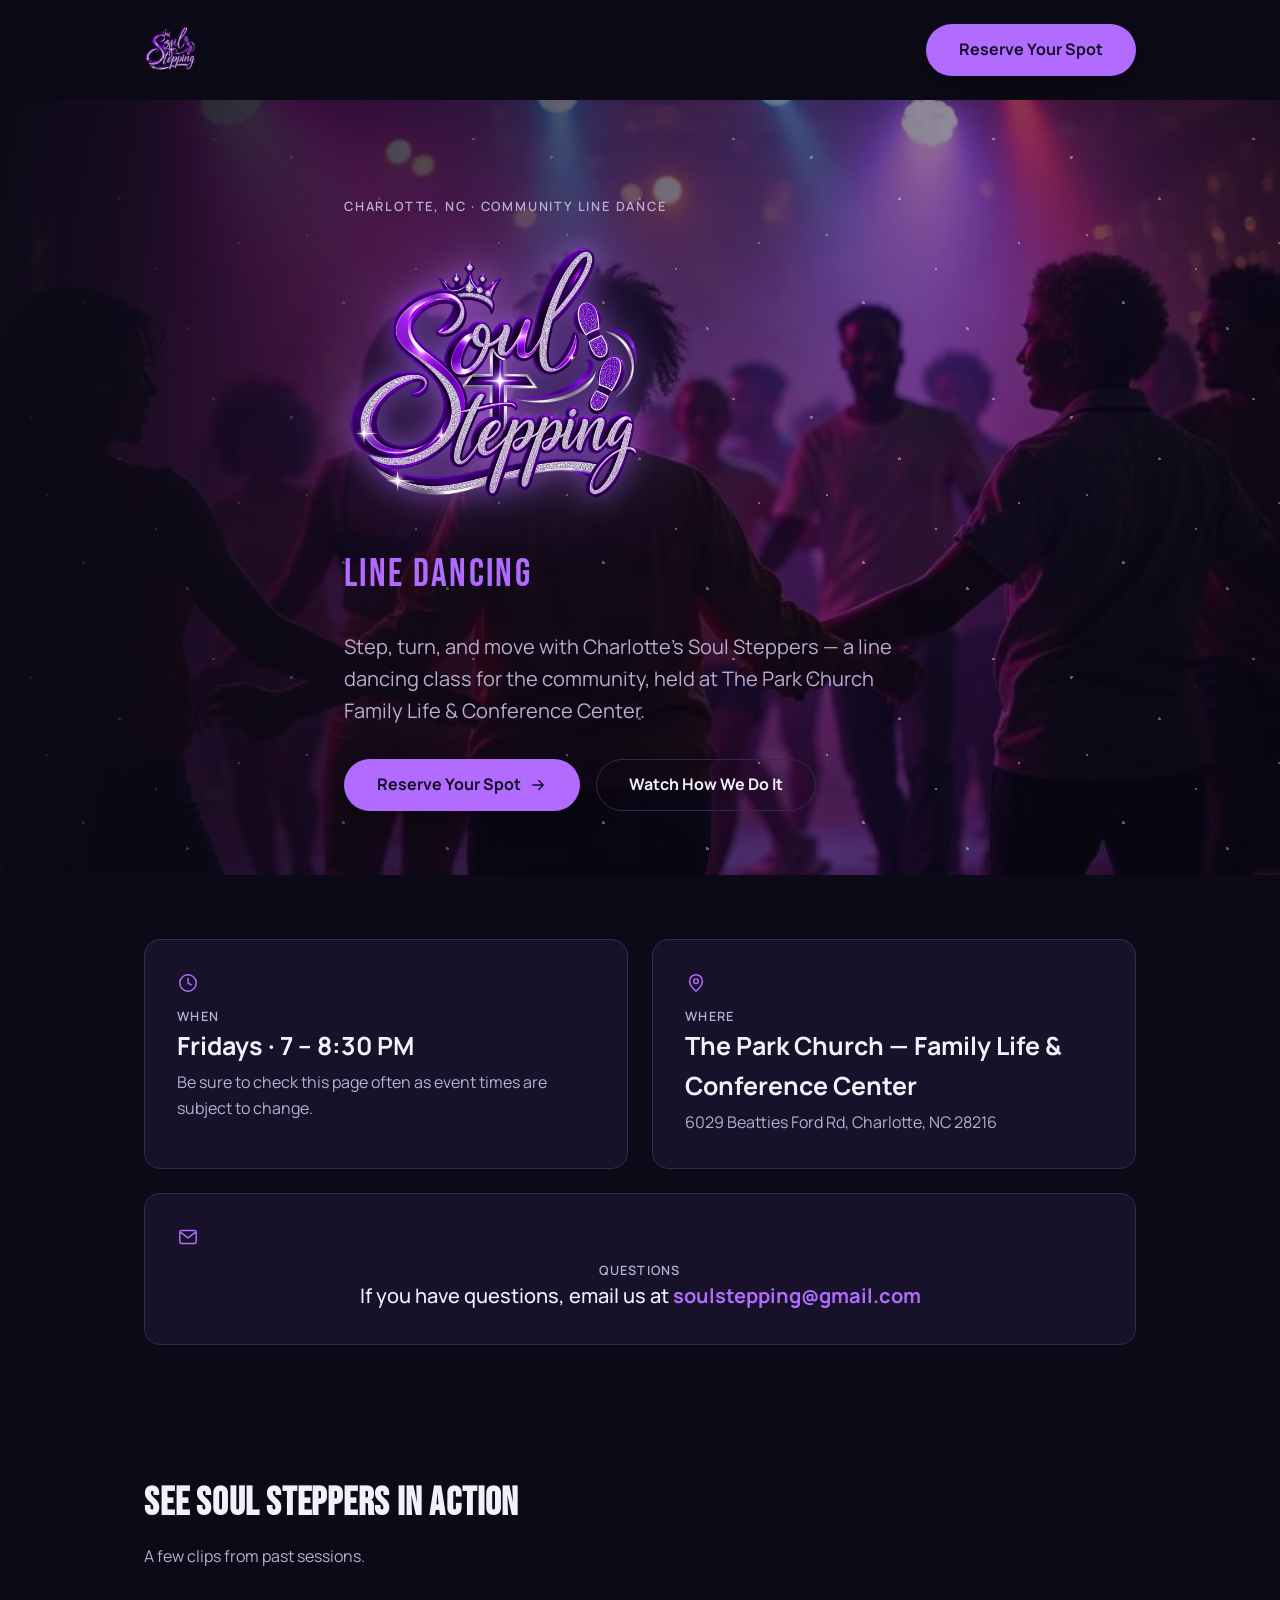
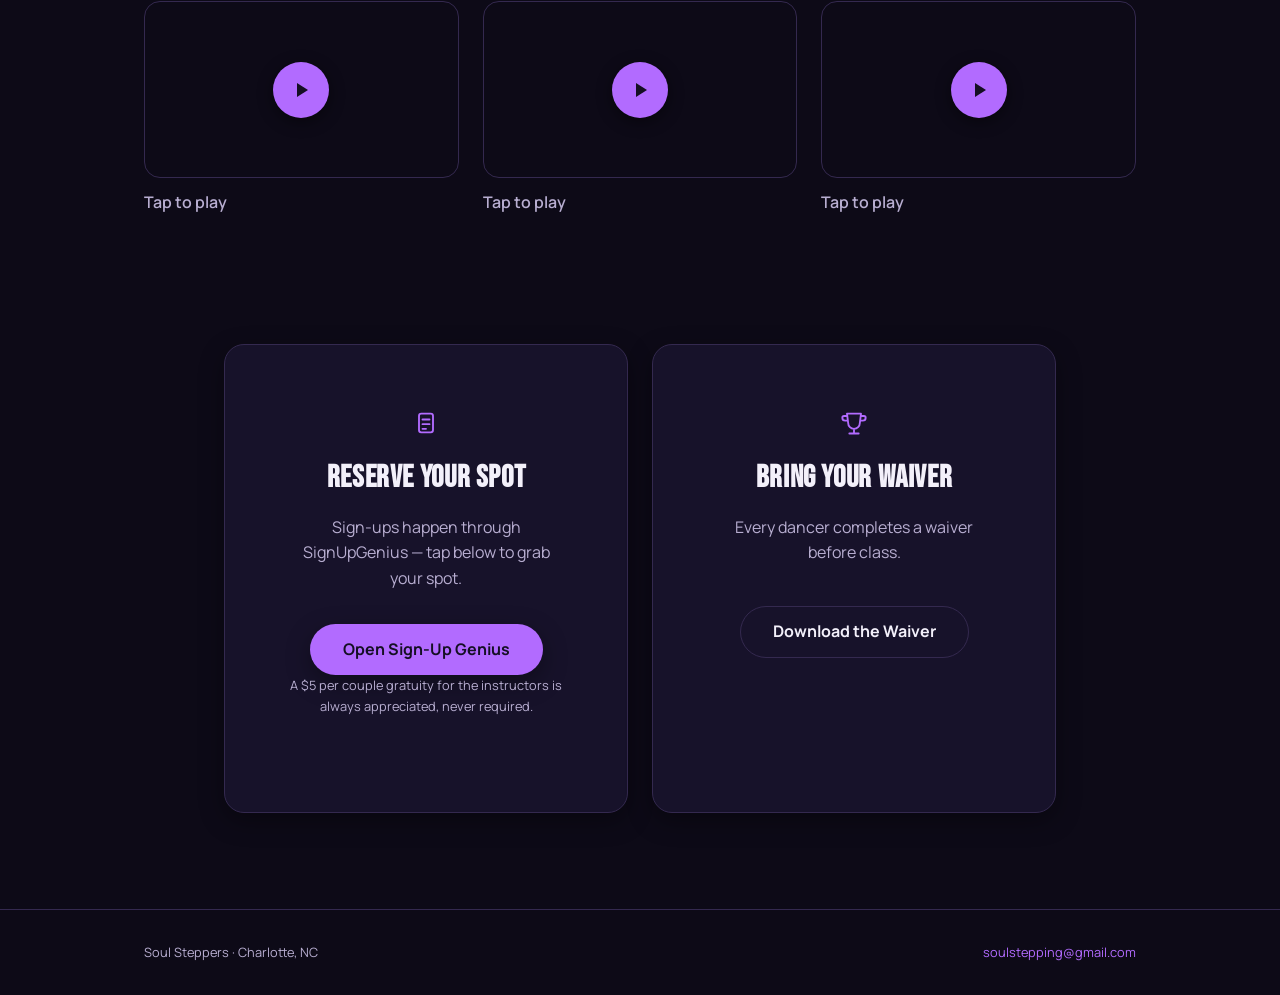
==== commit 26d89fea: "Update class time to 7 - 8:30 PM Co-Authored-By: Claude Sonnet 5 <noreply@anthropic.com> Claude-Sess" ====
--- a/index.html
+++ b/index.html
@@ -4,7 +4,7 @@
 <meta charset="utf-8">
 <meta name="viewport" content="width=device-width, initial-scale=1">
 <title>Soul Steppers | Line Dancing in Charlotte, NC</title>
-<meta name="description" content="Soul Steppers — a community line dancing class in Charlotte, NC. Fridays, 7–9 PM at The Park Church Family Life & Conference Center.">
+<meta name="description" content="Soul Steppers — a community line dancing class in Charlotte, NC. Fridays, 7–8:30 PM at The Park Church Family Life & Conference Center.">
 <link rel="stylesheet" href="https://fonts.googleapis.com/css2?family=Dancing+Script:wght@700&family=Bebas+Neue&family=Manrope:wght@400;500;600;700&display=swap">
 <style>
   :root{
@@ -122,7 +122,7 @@
       <div class="detail-card">
         <div class="detail-icon"><svg width="22" height="22" viewBox="0 0 24 24" fill="none" stroke="currentColor" stroke-width="1.6" stroke-linecap="round" stroke-linejoin="round"><circle cx="12" cy="12" r="9"></circle><path d="M12 7v5l3.5 2"></path></svg></div>
         <p class="detail-label">When</p>
-        <h3>Fridays · 7 – 9 PM</h3>
+        <h3>Fridays · 7 – 8:30 PM</h3>
         <p>Be sure to check this page often as event times are subject to change.</p>
       </div>
       <div class="detail-card">
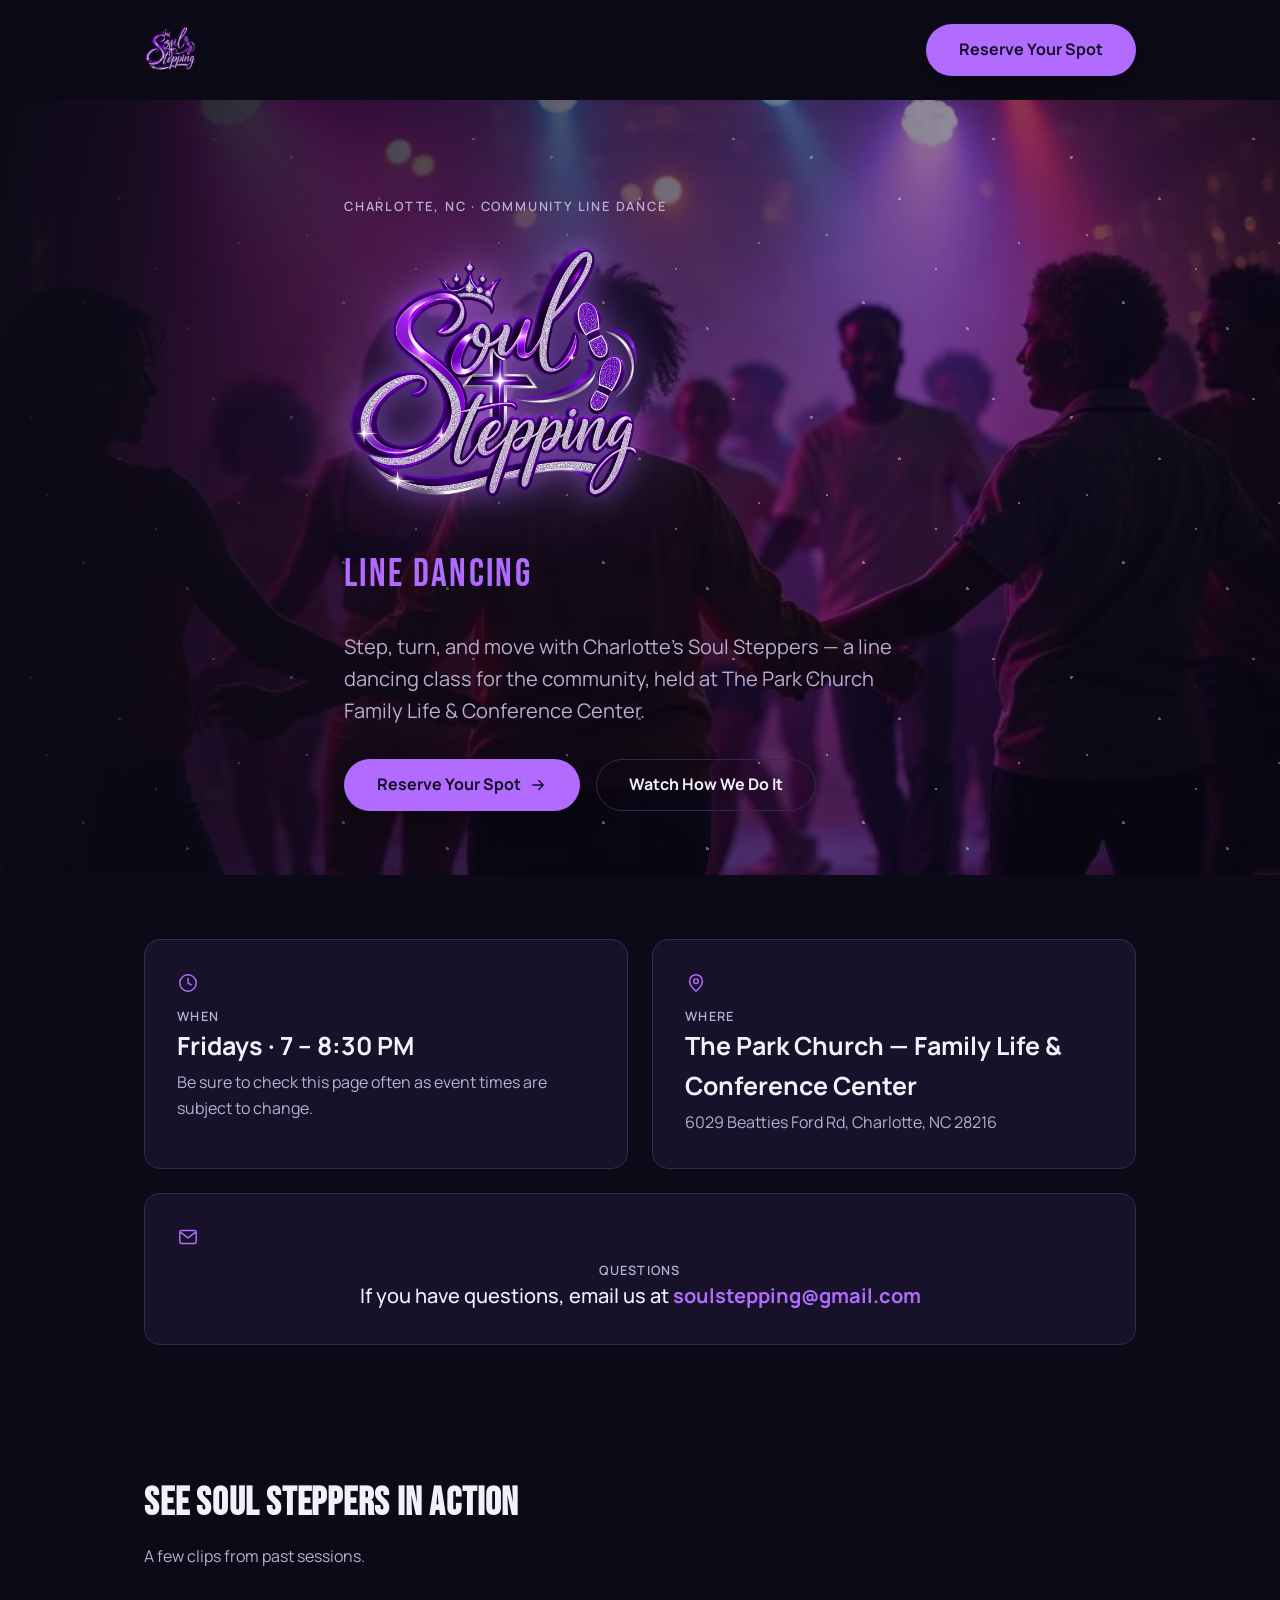
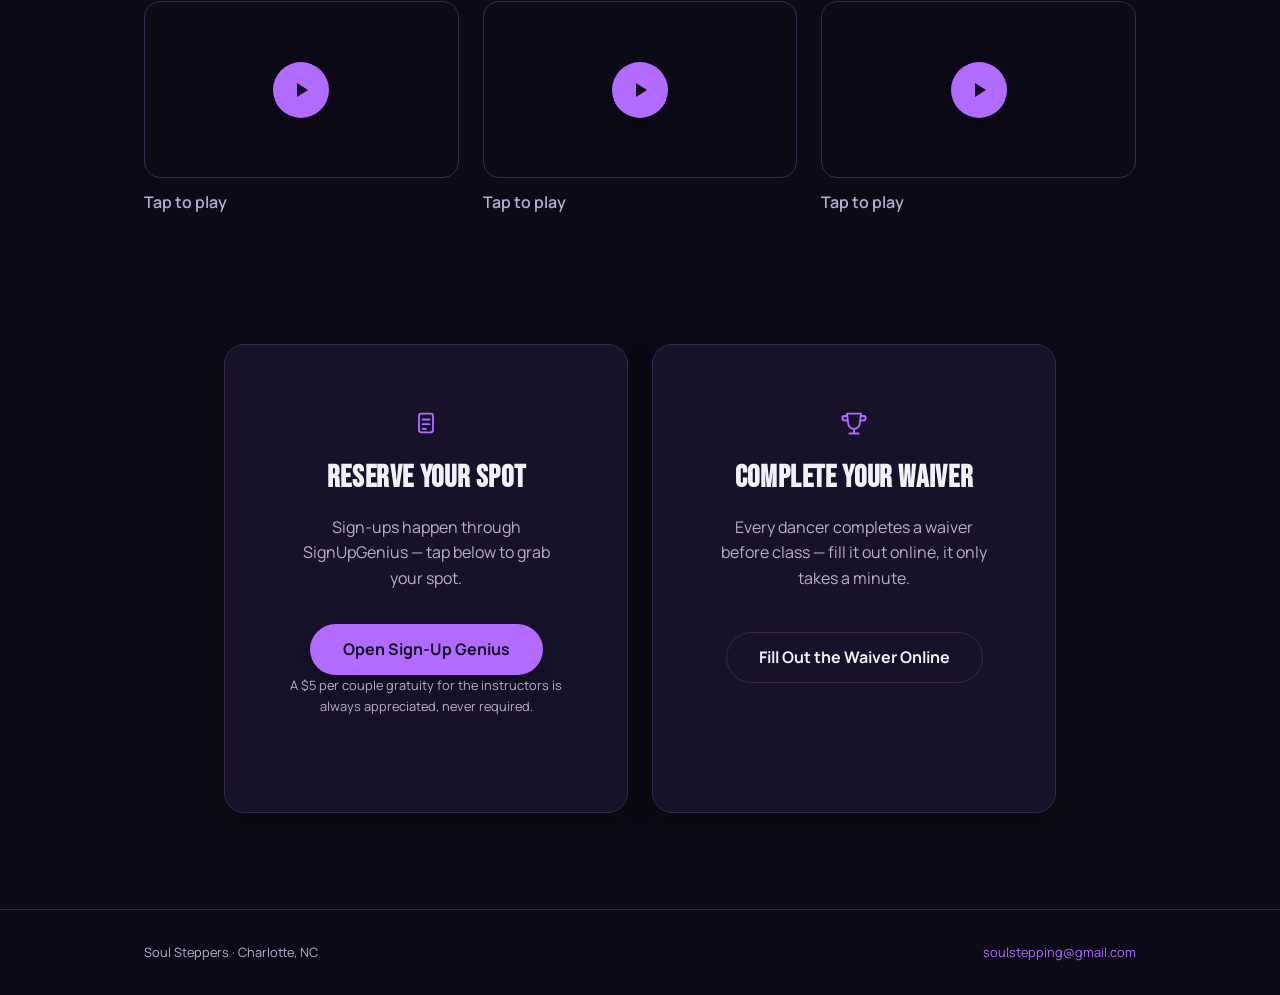
==== commit c2eff992: "Replace waiver download with online form Swaps the static docx download for the new Google Form waiv" ====
--- a/index.html
+++ b/index.html
@@ -173,9 +173,9 @@
       </div>
       <div class="signup-card">
         <div class="detail-icon"><svg width="28" height="28" viewBox="0 0 24 24" fill="none" stroke="currentColor" stroke-width="1.6" stroke-linecap="round" stroke-linejoin="round"><path d="M8 21h8M12 17v4M6 4h12l-1 8a5 5 0 0 1-10 0L6 4Z"></path><path d="M6 6H3.5A1.5 1.5 0 0 0 2 7.5C2 9 3 10 4.5 10H6M18 6h2.5A1.5 1.5 0 0 1 22 7.5C22 9 21 10 19.5 10H18"></path></svg></div>
-        <h2>Bring Your Waiver</h2>
-        <p>Every dancer completes a waiver before class.</p>
-        <a class="btn btn-ghost waiver-link" href="Park Church Waiver.docx" target="_blank" rel="noopener">Download the Waiver</a>
+        <h2>Complete Your Waiver</h2>
+        <p>Every dancer completes a waiver before class — fill it out online, it only takes a minute.</p>
+        <a class="btn btn-ghost waiver-link" href="https://docs.google.com/forms/d/e/1FAIpQLSe2e7J5oNbsJCJkik2CJtbYXOPuf9z4EHLAy7ZEdsFJbhe8hw/viewform" target="_blank" rel="noopener">Fill Out the Waiver Online</a>
       </div>
     </div>
   </section>
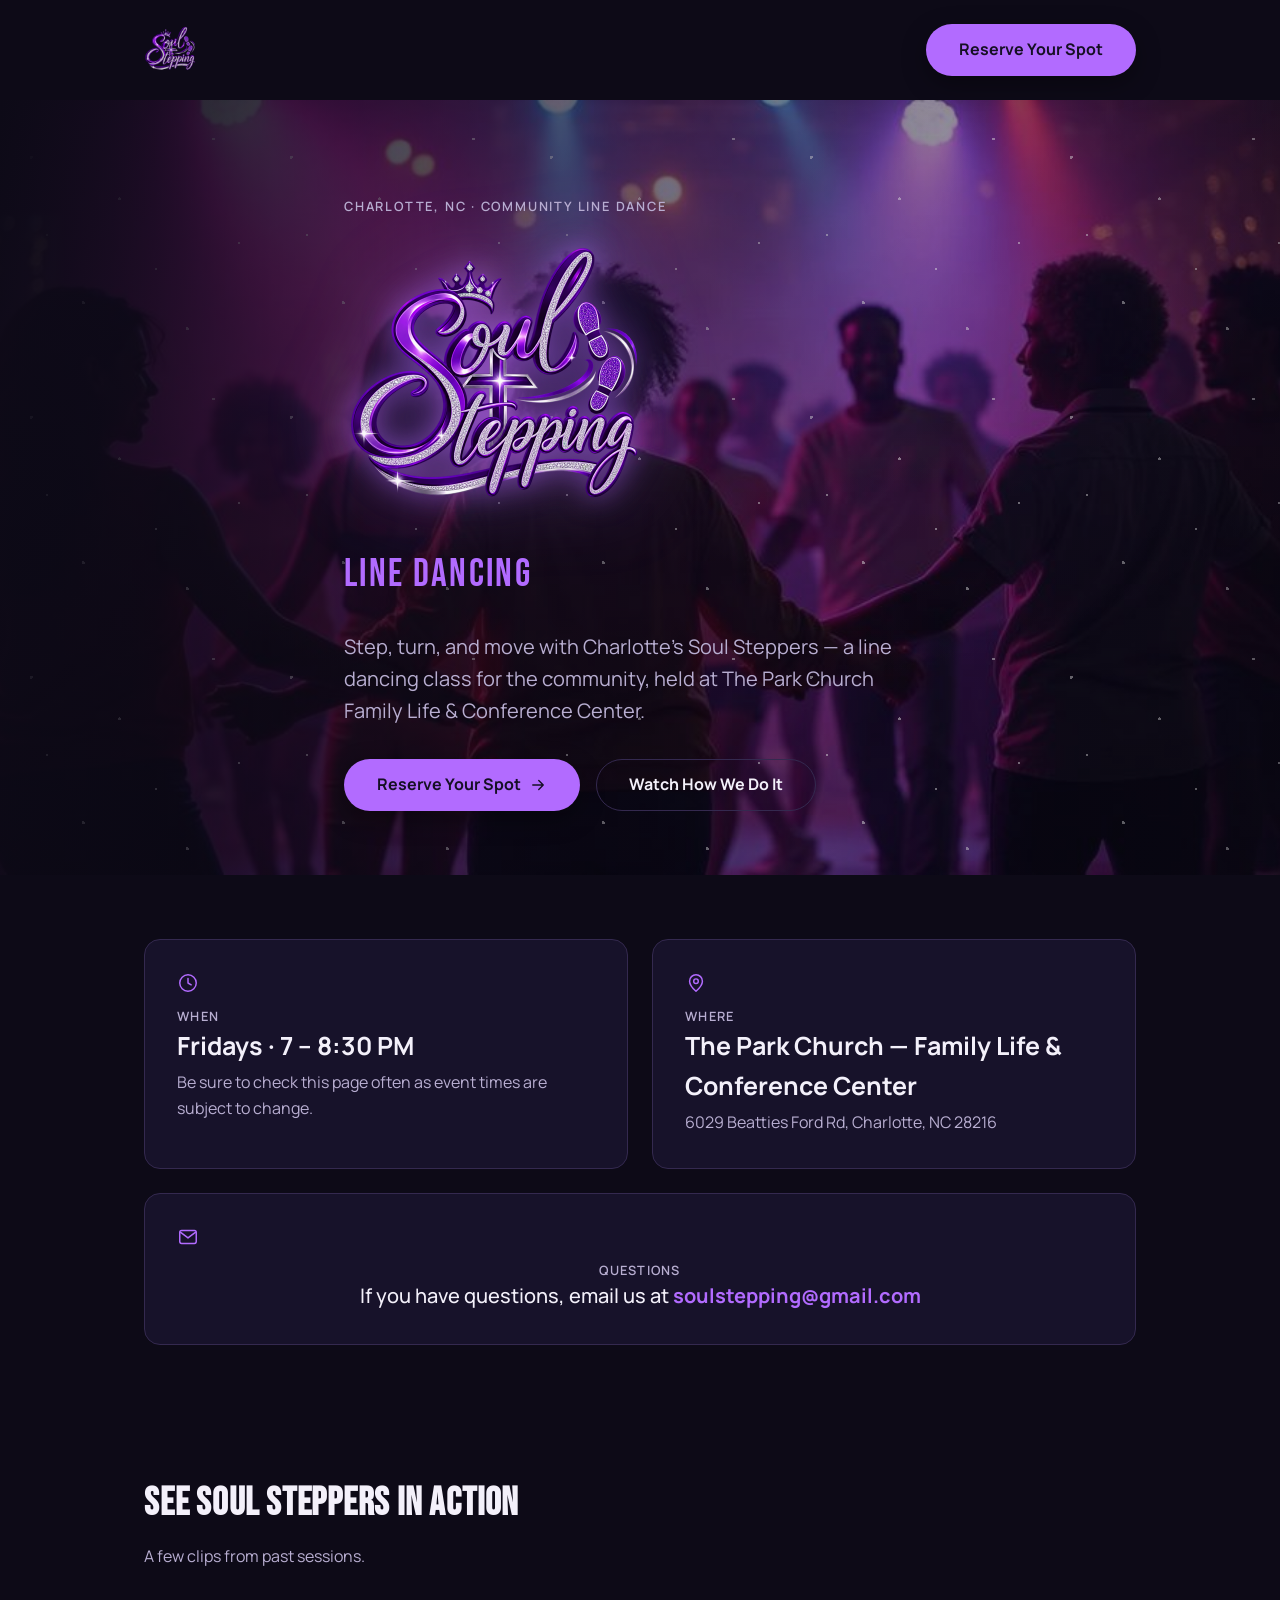
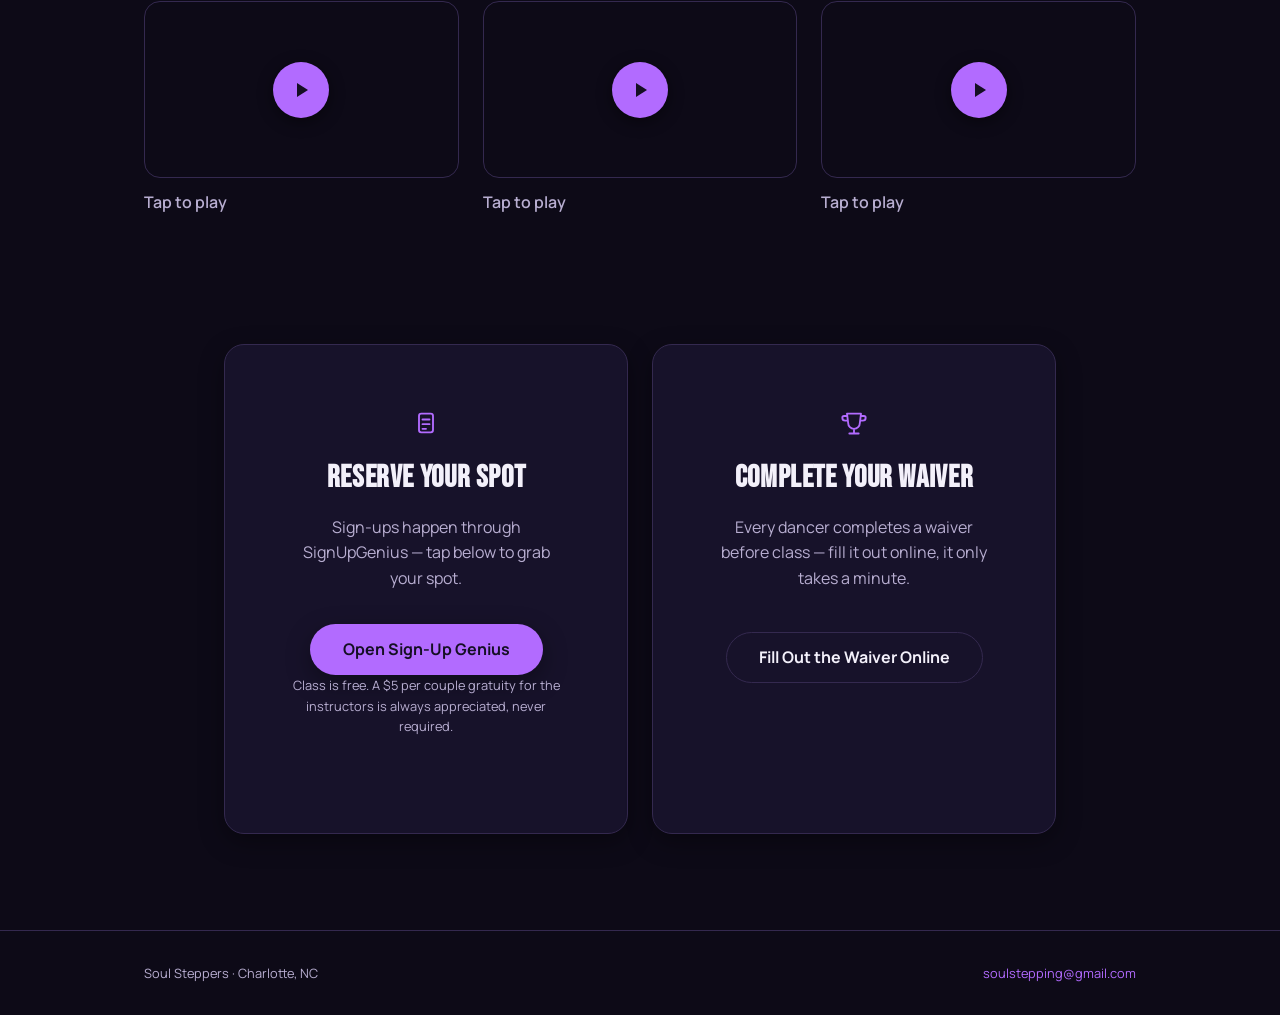
==== commit 43b78b73: "Pre-launch polish: compress logo, add favicon, OG tags, note free class - Resize/recompress logo.png" ====
--- a/index.html
+++ b/index.html
@@ -4,7 +4,22 @@
 <meta charset="utf-8">
 <meta name="viewport" content="width=device-width, initial-scale=1">
 <title>Soul Steppers | Line Dancing in Charlotte, NC</title>
-<meta name="description" content="Soul Steppers — a community line dancing class in Charlotte, NC. Fridays, 7–8:30 PM at The Park Church Family Life & Conference Center.">
+<meta name="description" content="Soul Steppers — a free community line dancing class in Charlotte, NC. Fridays, 7–8:30 PM at The Park Church Family Life & Conference Center.">
+<meta name="theme-color" content="#0d0a17">
+<link rel="icon" type="image/png" sizes="32x32" href="favicon-32.png">
+<link rel="apple-touch-icon" href="apple-touch-icon.png">
+
+<meta property="og:type" content="website">
+<meta property="og:title" content="Soul Steppers | Line Dancing in Charlotte, NC">
+<meta property="og:description" content="A free community line dancing class in Charlotte, NC. Fridays, 7–8:30 PM at The Park Church Family Life & Conference Center. All are welcome — beginners included.">
+<meta property="og:image" content="https://soul-steppers-charlotte.vercel.app/cosmic-neon.jpg">
+<meta property="og:url" content="https://soul-steppers-charlotte.vercel.app/">
+<meta name="twitter:card" content="summary_large_image">
+<meta name="twitter:title" content="Soul Steppers | Line Dancing in Charlotte, NC">
+<meta name="twitter:description" content="A free community line dancing class in Charlotte, NC. Fridays, 7–8:30 PM at The Park Church Family Life & Conference Center.">
+<meta name="twitter:image" content="https://soul-steppers-charlotte.vercel.app/cosmic-neon.jpg">
+
+<link rel="preconnect" href="https://fonts.gstatic.com" crossorigin>
 <link rel="stylesheet" href="https://fonts.googleapis.com/css2?family=Dancing+Script:wght@700&family=Bebas+Neue&family=Manrope:wght@400;500;600;700&display=swap">
 <style>
   :root{
@@ -169,7 +184,7 @@
         <h2>Reserve Your Spot</h2>
         <p>Sign-ups happen through SignUpGenius — tap below to grab your spot.</p>
         <a class="btn btn-primary" href="https://www.signupgenius.com/go/4090844ABA729A0F58-65693560-step">Open Sign-Up Genius</a>
-        <p class="gratuity-note">A $5 per couple gratuity for the instructors is always appreciated, never required.</p>
+        <p class="gratuity-note">Class is free. A $5 per couple gratuity for the instructors is always appreciated, never required.</p>
       </div>
       <div class="signup-card">
         <div class="detail-icon"><svg width="28" height="28" viewBox="0 0 24 24" fill="none" stroke="currentColor" stroke-width="1.6" stroke-linecap="round" stroke-linejoin="round"><path d="M8 21h8M12 17v4M6 4h12l-1 8a5 5 0 0 1-10 0L6 4Z"></path><path d="M6 6H3.5A1.5 1.5 0 0 0 2 7.5C2 9 3 10 4.5 10H6M18 6h2.5A1.5 1.5 0 0 1 22 7.5C22 9 21 10 19.5 10H18"></path></svg></div>
